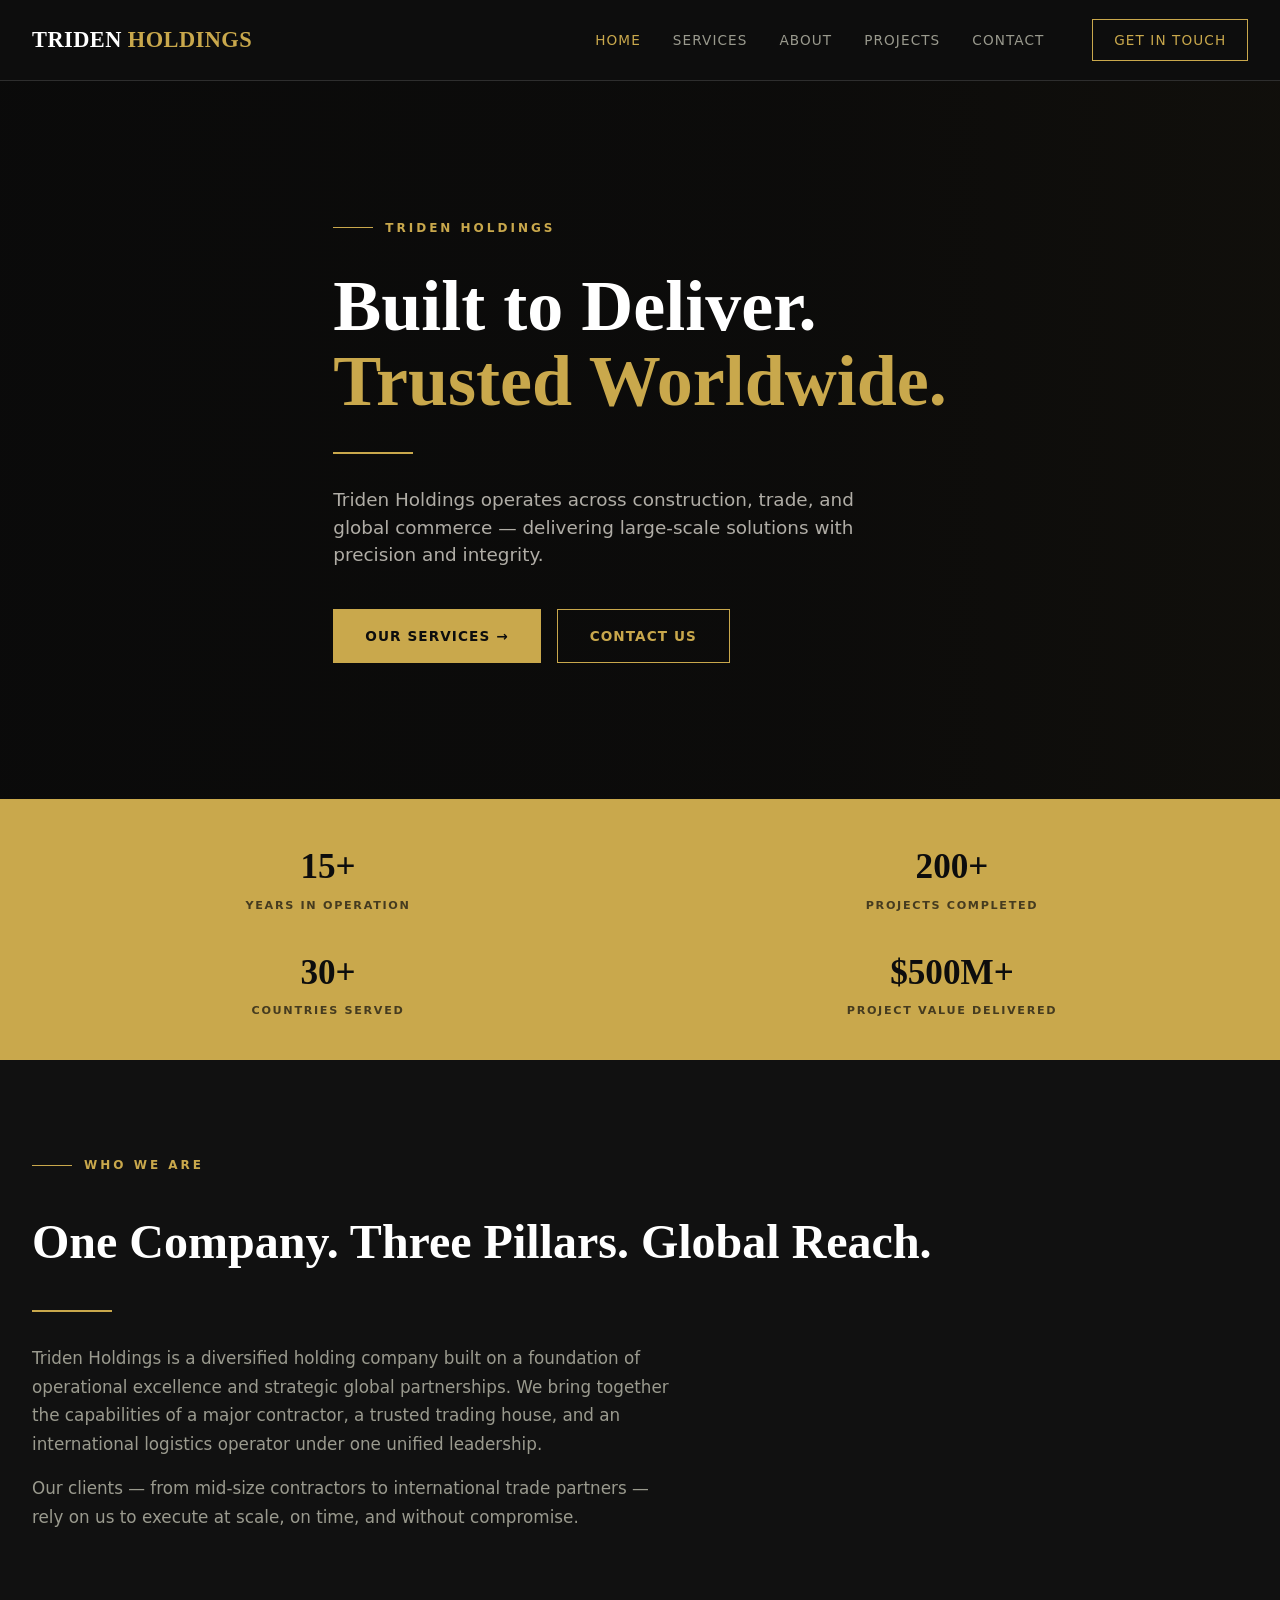
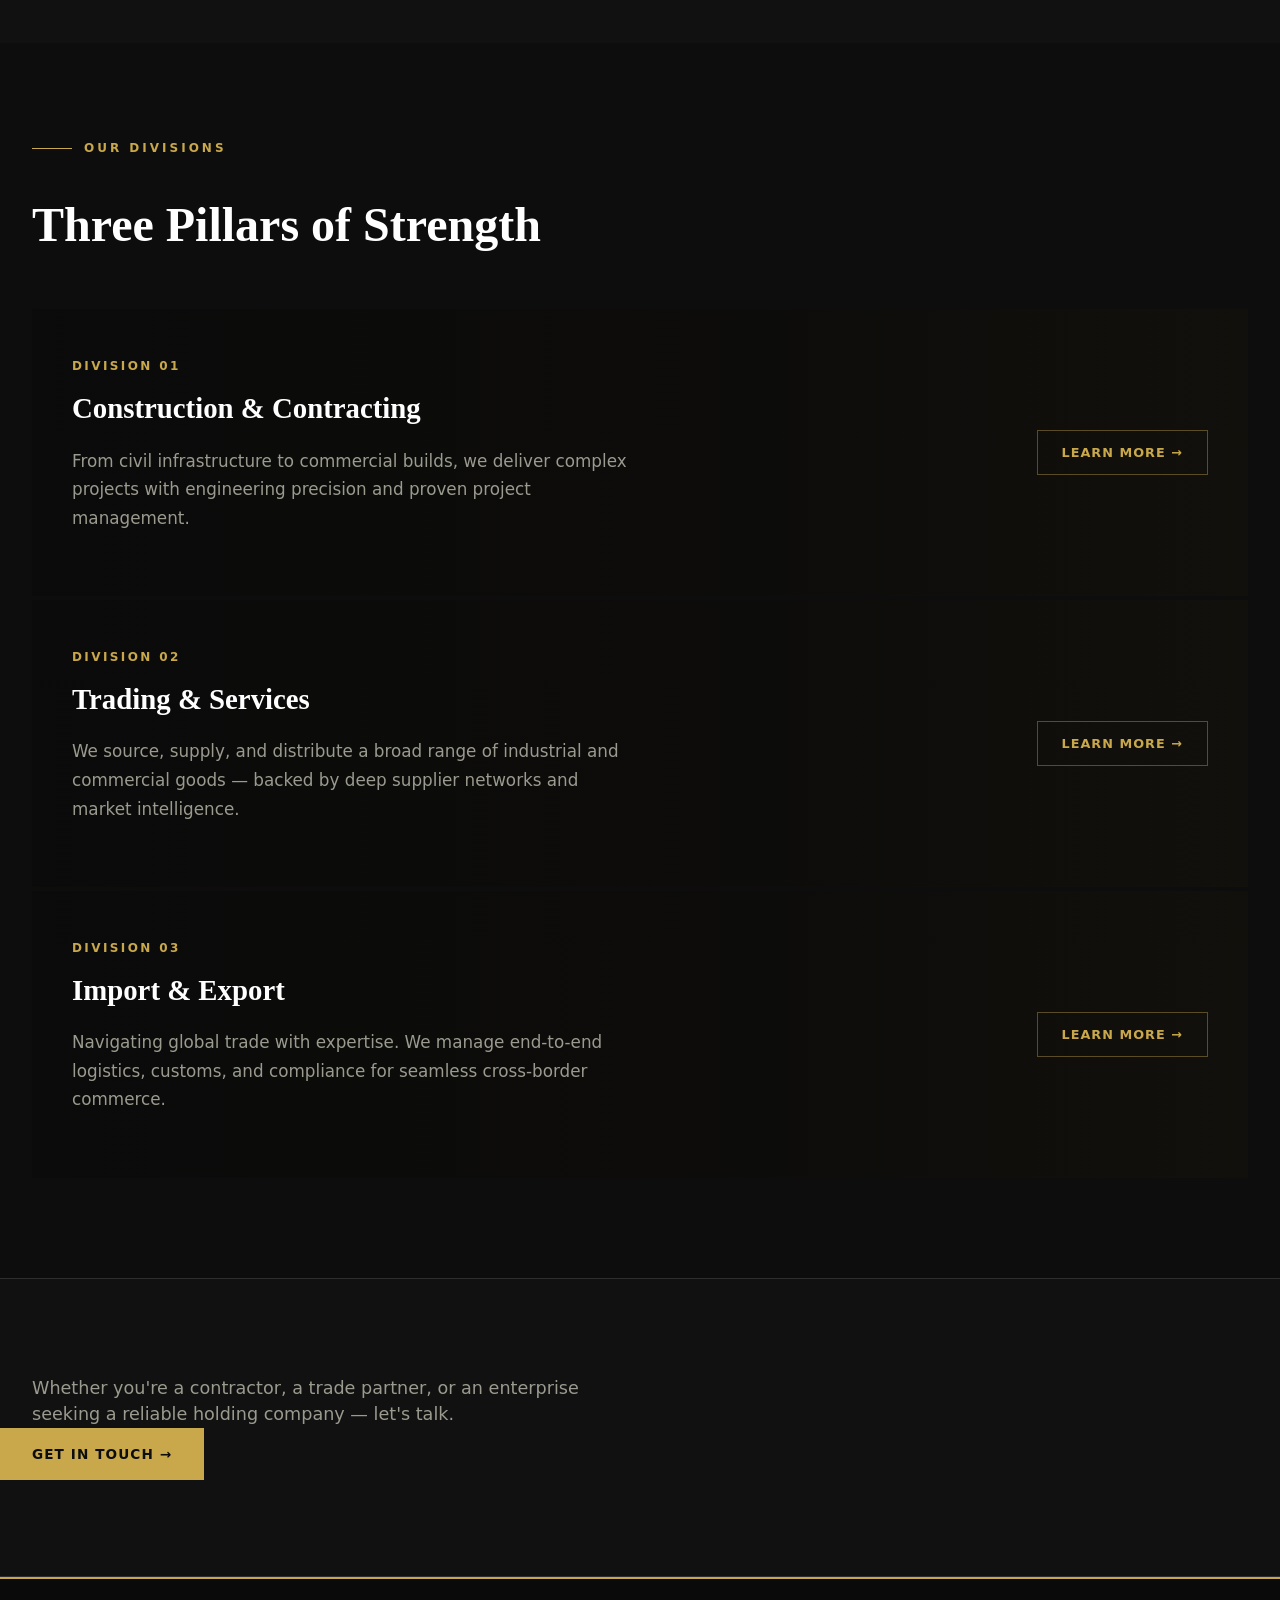
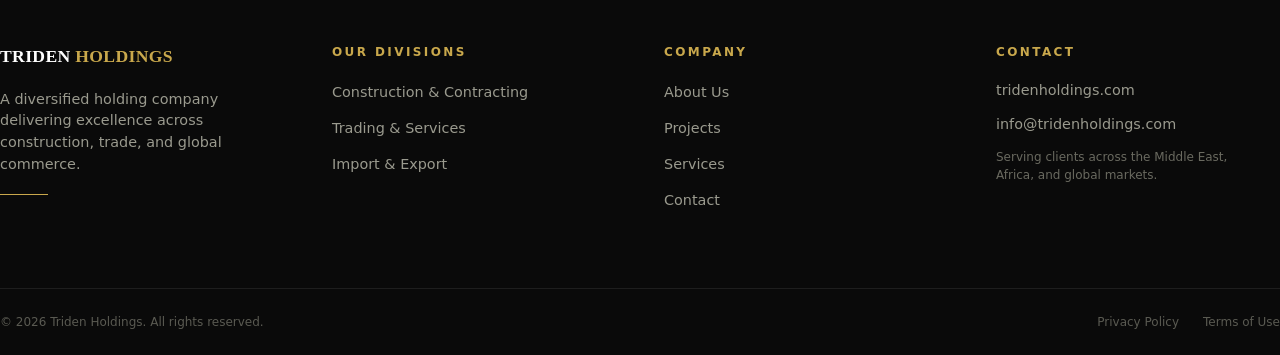
==== index.html @ 6682a11f "Add files via upload" ====
<!DOCTYPE html>
<html lang="en">
<head>
<meta charset="UTF-8">
<meta name="viewport" content="width=device-width, initial-scale=1.0">
<title>Triden Holdings — Built to Deliver. Trusted Worldwide.</title>
<link rel="stylesheet" href="styles.css">
</head>
<body>

<header>
  <div class="container header-inner">
    <a href="index.html" class="logo">TRIDEN <span>HOLDINGS</span></a>
    <nav class="main-nav">
      <a href="index.html" class="active">Home</a>
      <a href="services.html">Services</a>
      <a href="about.html">About</a>
      <a href="projects.html">Projects</a>
      <a href="contact.html">Contact</a>
      <a href="contact.html" class="nav-cta">Get in Touch</a>
    </nav>
    <button class="menu-toggle" aria-label="Toggle menu">☰</button>
  </div>
</header>

<main>
  <section class="hero" style="background-image: linear-gradient(to right, rgba(10,10,10,.97), rgba(10,10,10,.85) 60%, rgba(10,10,10,.5)), url('https://picsum.photos/seed/triden-hero/1920/1080');">
    <div class="container hero-inner reveal">
      <div class="eyebrow"><div class="line"></div><span>Triden Holdings</span></div>
      <h1 class="hero-title">Built to Deliver.</h1>
      <h1 class="hero-title accent">Trusted Worldwide.</h1>
      <div class="rule"></div>
      <p class="lead">Triden Holdings operates across construction, trade, and global commerce — delivering large-scale solutions with precision and integrity.</p>
      <div class="hero-actions">
        <a href="services.html" class="btn btn-primary">Our Services →</a>
        <a href="contact.html" class="btn btn-outline">Contact Us</a>
      </div>
    </div>
  </section>

  <section class="stats">
    <div class="container stats-grid reveal">
      <div><div class="stat-value">15+</div><div class="stat-label">Years in Operation</div></div>
      <div><div class="stat-value">200+</div><div class="stat-label">Projects Completed</div></div>
      <div><div class="stat-value">30+</div><div class="stat-label">Countries Served</div></div>
      <div><div class="stat-value">$500M+</div><div class="stat-label">Project Value Delivered</div></div>
    </div>
  </section>

  <section class="section bg-panel">
    <div class="container reveal">
      <div class="eyebrow"><div class="line"></div><span>Who We Are</span></div>
      <h2>One Company. Three Pillars. Global Reach.</h2>
      <div class="rule"></div>
      <p>Triden Holdings is a diversified holding company built on a foundation of operational excellence and strategic global partnerships. We bring together the capabilities of a major contractor, a trusted trading house, and an international logistics operator under one unified leadership.</p>
      <p>Our clients — from mid-size contractors to international trade partners — rely on us to execute at scale, on time, and without compromise.</p>
    </div>
  </section>

  <section class="section bg-dark">
    <div class="container">
      <div class="eyebrow"><div class="line"></div><span>Our Divisions</span></div>
      <h2 style="margin-bottom:3rem;">Three Pillars of Strength</h2>

      <div class="division reveal" style="background-image: linear-gradient(to right, rgba(10,10,10,.95), rgba(10,10,10,.8) 60%, rgba(10,10,10,.4)), url('https://picsum.photos/seed/triden-construction/900/400');">
        <div class="division-content">
          <div>
            <div class="division-tag">Division 01</div>
            <h3>Construction &amp; Contracting</h3>
            <p>From civil infrastructure to commercial builds, we deliver complex projects with engineering precision and proven project management.</p>
          </div>
          <a href="services.html" class="division-link">Learn More →</a>
        </div>
      </div>

      <div class="division reveal" style="background-image: linear-gradient(to right, rgba(10,10,10,.95), rgba(10,10,10,.8) 60%, rgba(10,10,10,.4)), url('https://picsum.photos/seed/triden-trading/900/400');">
        <div class="division-content">
          <div>
            <div class="division-tag">Division 02</div>
            <h3>Trading &amp; Services</h3>
            <p>We source, supply, and distribute a broad range of industrial and commercial goods — backed by deep supplier networks and market intelligence.</p>
          </div>
          <a href="services.html" class="division-link">Learn More →</a>
        </div>
      </div>

      <div class="division reveal" style="background-image: linear-gradient(to right, rgba(10,10,10,.95), rgba(10,10,10,.8) 60%, rgba(10,10,10,.4)), url('https://picsum.photos/seed/triden-importexport/900/400');">
        <div class="division-content">
          <div>
            <div class="division-tag">Division 03</div>
            <h3>Import &amp; Export</h3>
            <p>Navigating global trade with expertise. We manage end-to-end logistics, customs, and compliance for seamless cross-border commerce.</p>
          </div>
          <a href="services.html" class="division-link">Learn More →</a>
        </div>
      </div>
    </div>
  </section>

  <section class="cta-section">
    <div class="container cta-flex reveal">
        <p>Whether you're a contractor, a trade partner, or an enterprise seeking a reliable holding company — let's talk.</p>
      </div>
      <a href="contact.html" class="btn btn-primary">Get in Touch →</a>
    </div>
  </section>
</main>

<footer>
  <div class="footer-top"></div>
  <div class="container footer-grid">
    <div>
      <div class="logo" style="font-size:1.1rem; margin-bottom:1.2rem;">TRIDEN <span>HOLDINGS</span></div>
      <p class="footer-desc">A diversified holding company delivering excellence across construction, trade, and global commerce.</p>
      <div class="footer-rule"></div>
    </div>
    <div>
      <h4>Our Divisions</h4>
      <ul>
        <li><a href="services.html">Construction &amp; Contracting</a></li>
        <li><a href="services.html">Trading &amp; Services</a></li>
        <li><a href="services.html">Import &amp; Export</a></li>
      </ul>
    </div>
    <div>
      <h4>Company</h4>
      <ul>
        <li><a href="about.html">About Us</a></li>
        <li><a href="projects.html">Projects</a></li>
        <li><a href="services.html">Services</a></li>
        <li><a href="contact.html">Contact</a></li>
      </ul>
    </div>
    <div>
      <h4>Contact</h4>
      <ul>
        <li class="contact-item">tridenholdings.com</li>
        <li class="contact-item">info@tridenholdings.com</li>
        <li class="contact-item small">Serving clients across the Middle East,<br>Africa, and global markets.</li>
      </ul>
    </div>
  </div>
  <div class="container footer-bottom">
    <p>© 2026 Triden Holdings. All rights reserved.</p>
    <div class="footer-legal">
      <a href="privacy.html">Privacy Policy</a>
      <a href="terms.html">Terms of Use</a>
    </div>
  </div>
</footer>

<script src="script.js"></script>
</body>
</html>
---- styles.css ----
:root {
  --gold: #C9A84C;
  --gold-light: #E0BC60;
  --bg-black: #0D0D0D;
  --bg-dark: #0A0A0A;
  --bg-panel: #111111;
  --border: #2E2E2E;
  --text-muted: #9A9A8E;
  --text-soft: #B0ADA6;
  --text-faint: #6A6A60;
  --text-faintest: #5A5A52;
  --font-sans: 'Inter', system-ui, -apple-system, sans-serif;
  --font-heading: 'Playfair Display', Georgia, serif;
}

* { margin: 0; padding: 0; box-sizing: border-box; }

body {
  background: var(--bg-black);
  color: #fff;
  font-family: var(--font-sans);
  line-height: 1.5;
}

a { text-decoration: none; color: inherit; }
ul { list-style: none; }
img { max-width: 100%; display: block; }
.container { max-width: 1400px; margin: 0 auto; padding: 0 32px; }

/* Scroll reveal */
.reveal {
  opacity: 0;
  transform: translateY(28px);
  transition: opacity 0.7s ease, transform 0.7s ease;
}
.reveal.visible {
  opacity: 1;
  transform: translateY(0);
}
.reveal-stagger.visible > * {
  transition-delay: calc(var(--stagger-index, 0) * 0.08s);
}

/* Header */
header {
  position: sticky;
  top: 0;
  z-index: 50;
  background: var(--bg-black);
  border-bottom: 1px solid var(--border);
}
.header-inner {
  display: flex;
  height: 80px;
  align-items: center;
  justify-content: space-between;
}
.logo {
  font-family: var(--font-heading);
  font-size: 1.4rem;
  font-weight: 700;
  color: #fff;
  letter-spacing: 0.02em;
}
.logo span { color: var(--gold); }
nav.main-nav {
  display: flex;
  align-items: center;
  gap: 2rem;
}
nav.main-nav a {
  font-size: 0.85rem;
  font-weight: 500;
  letter-spacing: 0.08em;
  text-transform: uppercase;
  color: var(--text-muted);
  transition: color 0.2s;
}
nav.main-nav a:hover, nav.main-nav a.active { color: var(--gold); }
.nav-cta {
  margin-left: 1rem;
  padding: 0.6rem 1.3rem;
  border: 1px solid var(--gold);
  color: var(--gold) !important;
  font-weight: 600;
  font-size: 0.8rem;
}
.nav-cta:hover { background: var(--gold); color: var(--bg-black) !important; }
.menu-toggle { display: none; background: none; border: none; color: var(--text-muted); cursor: pointer; }

/* Hero */
.hero {
  position: relative;
  min-height: 80vh;
  display: flex;
  align-items: center;
  overflow: hidden;
  background-size: cover;
  background-position: center;
  background-color: #17140d;
}
.hero::after {
  content: "";
  position: absolute; bottom: 0; left: 0; right: 0; height: 2px; background: var(--gold);
}
.hero-inner { position: relative; padding: 6rem 0; max-width: 720px; }
.eyebrow { display: flex; align-items: center; gap: 0.75rem; margin-bottom: 2rem; }
.eyebrow .line { width: 40px; height: 1px; background: var(--gold); }
.eyebrow span { color: var(--gold); font-size: 0.75rem; font-weight: 600; letter-spacing: 0.25em; text-transform: uppercase; }
h1.hero-title {
  font-family: var(--font-heading);
  font-size: clamp(2.5rem, 6vw, 4.5rem);
  line-height: 1.05;
  font-weight: 700;
}
h1.hero-title.accent { color: var(--gold); margin-bottom: 2rem; }
.rule { width: 80px; height: 2px; background: var(--gold); margin: 2rem 0; }
.hero p.lead { color: var(--text-soft); font-size: 1.15rem; max-width: 540px; margin-bottom: 2.5rem; }
.hero-actions { display: flex; gap: 1rem; flex-wrap: wrap; }
.btn {
  display: inline-flex; align-items: center; gap: 0.5rem;
  padding: 1rem 2rem; font-size: 0.85rem; font-weight: 700;
  text-transform: uppercase; letter-spacing: 0.08em;
  transition: all 0.2s;
}
.btn-primary { background: var(--gold); color: var(--bg-black); }
.btn-primary:hover { background: var(--gold-light); }
.btn-outline { border: 1px solid var(--gold); color: var(--gold); }
.btn-outline:hover { background: rgba(201,168,76,0.1); }

/* Stats */
.stats { background: var(--gold); padding: 2.5rem 0; }
.stats-grid { display: grid; grid-template-columns: repeat(2, 1fr); gap: 2rem; text-align: center; }
.stat-value { font-family: var(--font-heading); font-size: 2.2rem; font-weight: 700; color: var(--bg-black); }
.stat-label { font-size: 0.7rem; font-weight: 600; letter-spacing: 0.15em; text-transform: uppercase; color: rgba(13,13,13,.7); margin-top: 0.25rem; }

/* About */
.section { padding: 6rem 0; }
.section.bg-panel { background: var(--bg-panel); }
.section.bg-dark { background: var(--bg-black); }
.section.bg-alt { background: var(--bg-panel); border-top: 1px solid var(--border); }
.section h2 { font-family: var(--font-heading); font-size: clamp(2rem, 4vw, 3rem); font-weight: 700; margin-bottom: 1.5rem; }
.section p { color: var(--text-muted); font-size: 1.05rem; line-height: 1.7; margin-bottom: 1rem; max-width: 640px; }

/* Divisions */
.division {
  position: relative; overflow: hidden;
  background-color: #17140d;
  background-size: cover;
  background-position: center;
  margin-bottom: 4px;
}
.division-content {
  position: relative; padding: 3rem 2.5rem;
  display: flex; flex-wrap: wrap; align-items: center; justify-content: space-between; gap: 1.5rem;
}
.division-tag { color: var(--gold); font-size: 0.75rem; font-weight: 600; letter-spacing: 0.2em; text-transform: uppercase; margin-bottom: 0.75rem; }
.division h3 { font-family: var(--font-heading); font-size: 1.8rem; margin-bottom: 1rem; }
.division p { color: var(--text-muted); max-width: 560px; }
.division-link {
  flex-shrink: 0; display: inline-flex; align-items: center; gap: 0.5rem;
  padding: 0.75rem 1.5rem; font-size: 0.8rem; font-weight: 600; letter-spacing: 0.08em; text-transform: uppercase;
  color: var(--gold); border: 1px solid rgba(201,168,76,0.4);
  transition: all 0.2s;
}
.division-link:hover { background: var(--gold); color: var(--bg-black); }

/* CTA */
.cta-section { background: var(--bg-panel); border-top: 1px solid var(--border); padding: 6rem 0; }
.cta-flex { display: flex; flex-wrap: wrap; align-items: center; justify-content: space-between; gap: 2.5rem; }
.cta-flex h2 { max-width: 600px; }
.cta-flex p { color: var(--text-muted); font-size: 1.1rem; max-width: 560px; }

/* Footer */
footer { background: var(--bg-dark); border-top: 1px solid var(--border); }
.footer-top { height: 2px; background: var(--gold); }
.footer-grid { display: grid; grid-template-columns: repeat(4, 1fr); gap: 3rem; padding: 4rem 0; }
.footer-grid h4 { font-size: 0.75rem; font-weight: 600; letter-spacing: 0.2em; text-transform: uppercase; color: var(--gold); margin-bottom: 1.2rem; }
.footer-grid ul li { margin-bottom: 0.75rem; }
.footer-grid ul a { font-size: 0.9rem; color: var(--text-muted); transition: color 0.2s; }
.footer-grid ul a:hover { color: var(--gold); }
.footer-desc { color: var(--text-muted); font-size: 0.9rem; margin-bottom: 1.2rem; }
.footer-rule { width: 48px; height: 1px; background: var(--gold); }
.footer-bottom {
  border-top: 1px solid #1E1E1E; padding: 1.5rem 0;
  display: flex; flex-wrap: wrap; align-items: center; justify-content: space-between; gap: 1rem;
}
.footer-bottom p { font-size: 0.75rem; color: var(--text-faintest); }
.footer-legal { display: flex; gap: 1.5rem; }
.footer-legal a { font-size: 0.75rem; color: var(--text-faintest); }
.footer-legal a:hover { color: var(--gold); }
.contact-item { font-size: 0.9rem; color: var(--text-muted); margin-bottom: 0.75rem; }
.contact-item.small { font-size: 0.75rem; color: var(--text-faint); }

/* Contact page form */
.contact-wrap { display: grid; grid-template-columns: 1fr 1fr; gap: 3rem; align-items: start; }
.form-group { margin-bottom: 1.4rem; }
.form-group label {
  display: block; font-size: 0.75rem; font-weight: 600; letter-spacing: 0.1em;
  text-transform: uppercase; color: var(--text-muted); margin-bottom: 0.5rem;
}
.form-group input, .form-group textarea, .form-group select {
  width: 100%; padding: 0.85rem 1rem; background: var(--bg-panel);
  border: 1px solid var(--border); color: #fff; font-family: var(--font-sans); font-size: 0.95rem;
}
.form-group input:focus, .form-group textarea:focus, .form-group select:focus { outline: none; border-color: var(--gold); }
.form-group textarea { resize: vertical; min-height: 140px; }
.form-status { margin-top: 1rem; font-size: 0.9rem; display: none; }
.form-status.success { color: #7fd88a; display: block; }
.form-status.error { color: #e07a7a; display: block; }
.submit-btn { border: none; cursor: pointer; font-family: var(--font-sans); }
.submit-btn:disabled { opacity: 0.6; cursor: not-allowed; }

/* Page header banner */
.page-header { background: var(--bg-black); padding: 5rem 0 3rem; border-bottom: 1px solid var(--border); }
.page-header h1 { font-family: var(--font-heading); font-size: clamp(2.2rem, 5vw, 3.5rem); margin-bottom: 1rem; }
.page-header p { color: var(--text-muted); font-size: 1.1rem; max-width: 640px; }

/* Services */
.service-block { display: flex; gap: 3rem; padding: 4rem 0; border-bottom: 1px solid var(--border); }
.service-block:last-of-type { border-bottom: none; }
.service-num { font-family: var(--font-heading); font-size: 3rem; color: var(--gold); opacity: 0.35; flex-shrink: 0; width: 70px; }
.service-tag { color: var(--gold); font-size: 0.75rem; font-weight: 600; letter-spacing: 0.15em; text-transform: uppercase; margin-bottom: 0.5rem; }
.service-block h3 { font-family: var(--font-heading); font-size: 1.9rem; margin-bottom: 0.5rem; }
.service-sub { color: var(--gold); font-size: 1rem; font-weight: 500; margin-bottom: 1rem; }
.service-block p.desc { color: var(--text-muted); margin-bottom: 1.5rem; max-width: 620px; }
.feature-list { display: grid; grid-template-columns: repeat(2, 1fr); gap: 0.6rem 2rem; margin-bottom: 2rem; }
.feature-list li { color: var(--text-soft); font-size: 0.9rem; padding-left: 1.2rem; position: relative; }
.feature-list li::before { content: "—"; position: absolute; left: 0; color: var(--gold); }

.advantage-grid { display: grid; grid-template-columns: repeat(2, 1fr); gap: 2.5rem; margin-top: 2rem; }
.advantage-card h4 { font-family: var(--font-heading); font-size: 1.2rem; color: var(--gold); margin-bottom: 0.6rem; }
.advantage-card p { color: var(--text-muted); font-size: 0.95rem; }

/* Projects */
.project-stats { background: var(--bg-panel); padding: 3rem 0; border-bottom: 1px solid var(--border); }
.filter-bar { display: flex; gap: 0.75rem; margin: 2.5rem 0; flex-wrap: wrap; }
.filter-btn {
  padding: 0.55rem 1.3rem; font-size: 0.8rem; font-weight: 600; text-transform: uppercase; letter-spacing: 0.05em;
  border: 1px solid var(--border); color: var(--text-muted); background: transparent; cursor: pointer; font-family: var(--font-sans);
  transition: all 0.2s;
}
.filter-btn:hover { border-color: var(--gold); color: var(--gold); }
.filter-btn.active { background: var(--gold); border-color: var(--gold); color: var(--bg-black); }
.project-grid { display: grid; grid-template-columns: repeat(2, 1fr); gap: 1.5rem; }
.project-card { background: var(--bg-panel); border: 1px solid var(--border); padding: 2rem; }
.project-status { display: inline-block; font-size: 0.7rem; font-weight: 700; text-transform: uppercase; letter-spacing: 0.1em; padding: 0.25rem 0.7rem; margin-bottom: 1rem; }
.project-status.completed { color: #7fd88a; border: 1px solid #7fd88a; }
.project-status.ongoing { color: var(--gold); border: 1px solid var(--gold); }
.project-tag { color: var(--gold); font-size: 0.75rem; font-weight: 600; letter-spacing: 0.1em; text-transform: uppercase; margin-bottom: 0.5rem; }
.project-year { color: var(--text-faint); font-size: 0.8rem; float: right; }
.project-card h3 { font-family: var(--font-heading); font-size: 1.4rem; margin-bottom: 0.3rem; }
.project-location { color: var(--text-faint); font-size: 0.85rem; margin-bottom: 1rem; }
.project-card p.desc { color: var(--text-muted); font-size: 0.9rem; margin-bottom: 1.2rem; }
.project-facts { display: flex; flex-wrap: wrap; gap: 0.5rem; margin-bottom: 1.2rem; }
.project-facts span { background: var(--bg-black); border: 1px solid var(--border); font-size: 0.75rem; color: var(--text-soft); padding: 0.3rem 0.7rem; }
.project-value { border-top: 1px solid var(--border); padding-top: 1rem; display: flex; justify-content: space-between; align-items: center; }
.project-value .label { font-size: 0.75rem; color: var(--text-faint); text-transform: uppercase; letter-spacing: 0.1em; }
.project-value .amount { font-family: var(--font-heading); font-size: 1.3rem; color: var(--gold); }

/* Contact page offices */
.offices-grid { display: grid; gap: 1.5rem; }
.office-card { background: var(--bg-panel); border: 1px solid var(--border); padding: 1.5rem; }
.office-card h4 { font-family: var(--font-heading); font-size: 1.15rem; }
.office-country { color: var(--text-faint); font-size: 0.85rem; margin-bottom: 0.3rem; }
.office-role { color: var(--gold); font-size: 0.75rem; text-transform: uppercase; letter-spacing: 0.1em; margin-bottom: 0.8rem; }
.office-card p { color: var(--text-muted); font-size: 0.85rem; margin-bottom: 0.3rem; }

@media (max-width: 860px) {
  .service-block { flex-direction: column; gap: 1rem; }
  .feature-list { grid-template-columns: 1fr; }
  .advantage-grid { grid-template-columns: 1fr; }
  .project-grid { grid-template-columns: 1fr; }
  nav.main-nav { display: none; }
  .menu-toggle { display: block; }
  .stats-grid { grid-template-columns: repeat(2, 1fr); }
  .footer-grid { grid-template-columns: 1fr 1fr; }
  .contact-wrap { grid-template-columns: 1fr; }
}
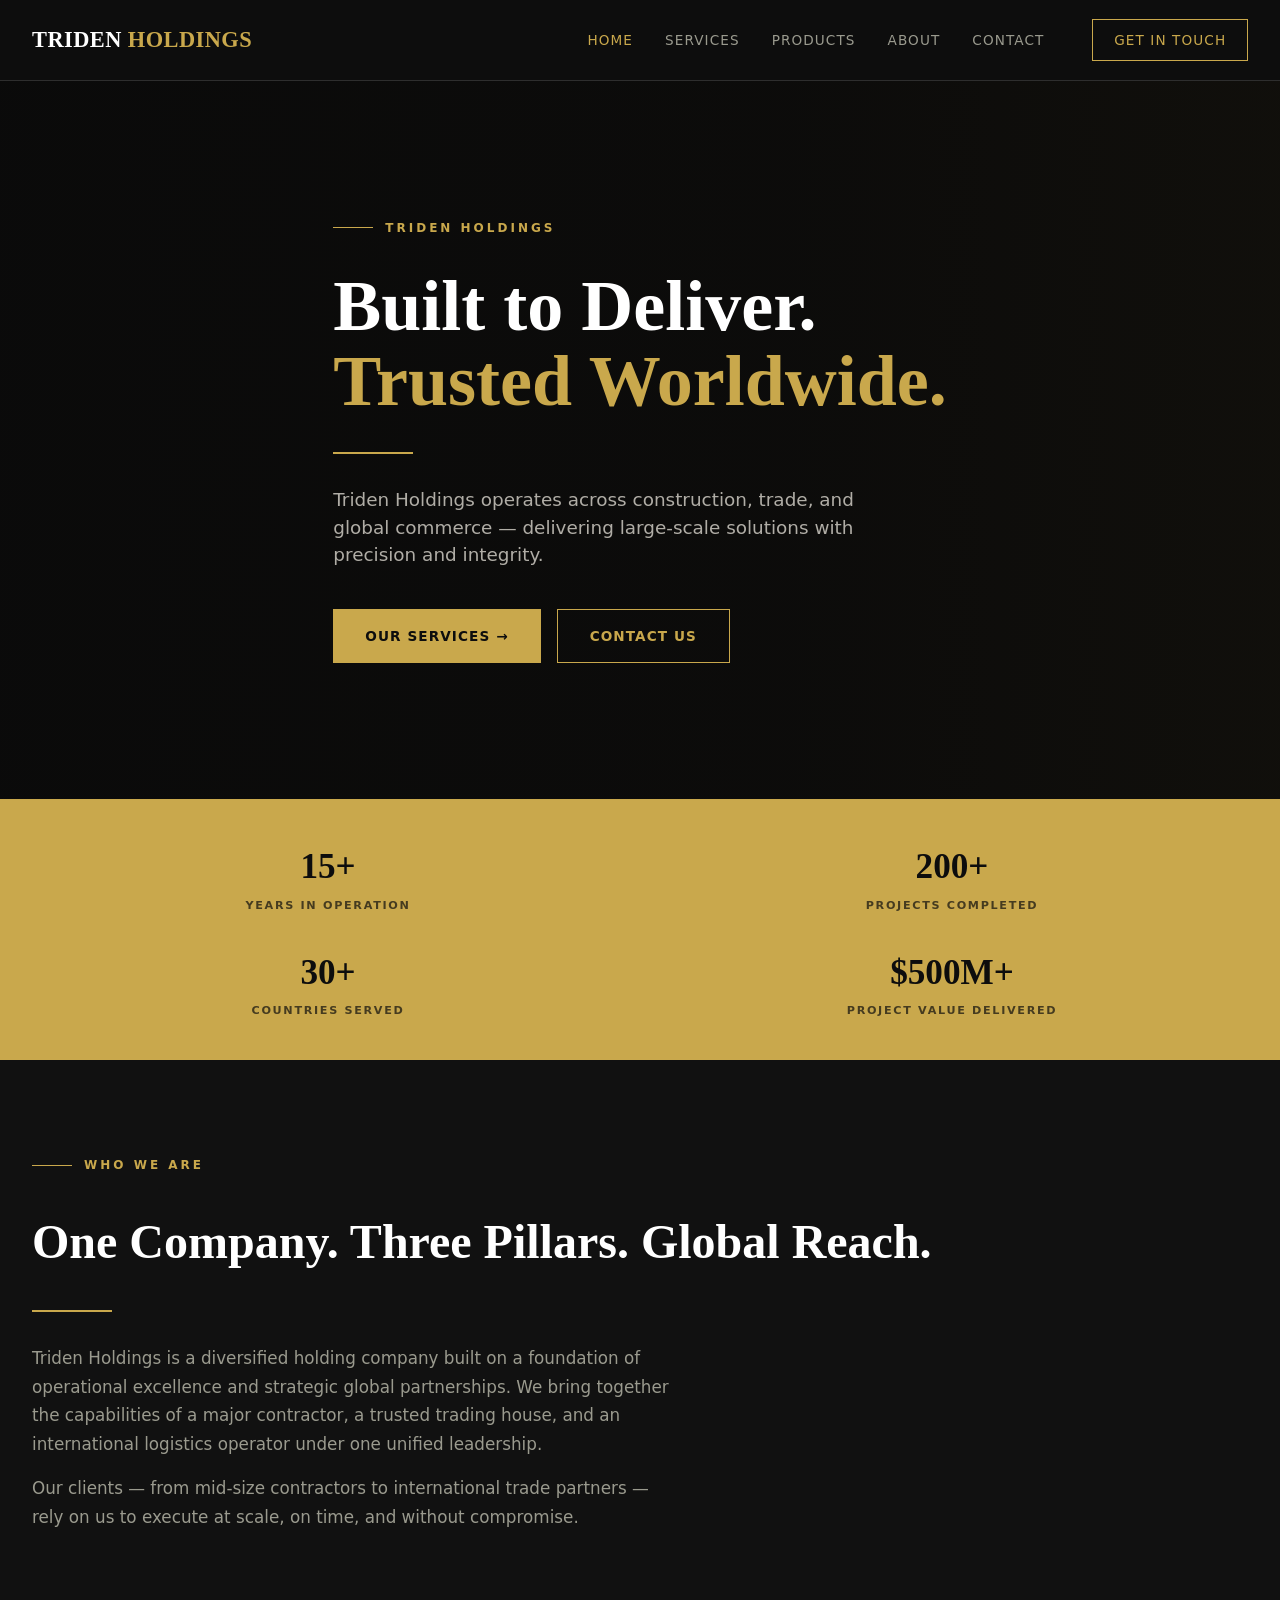
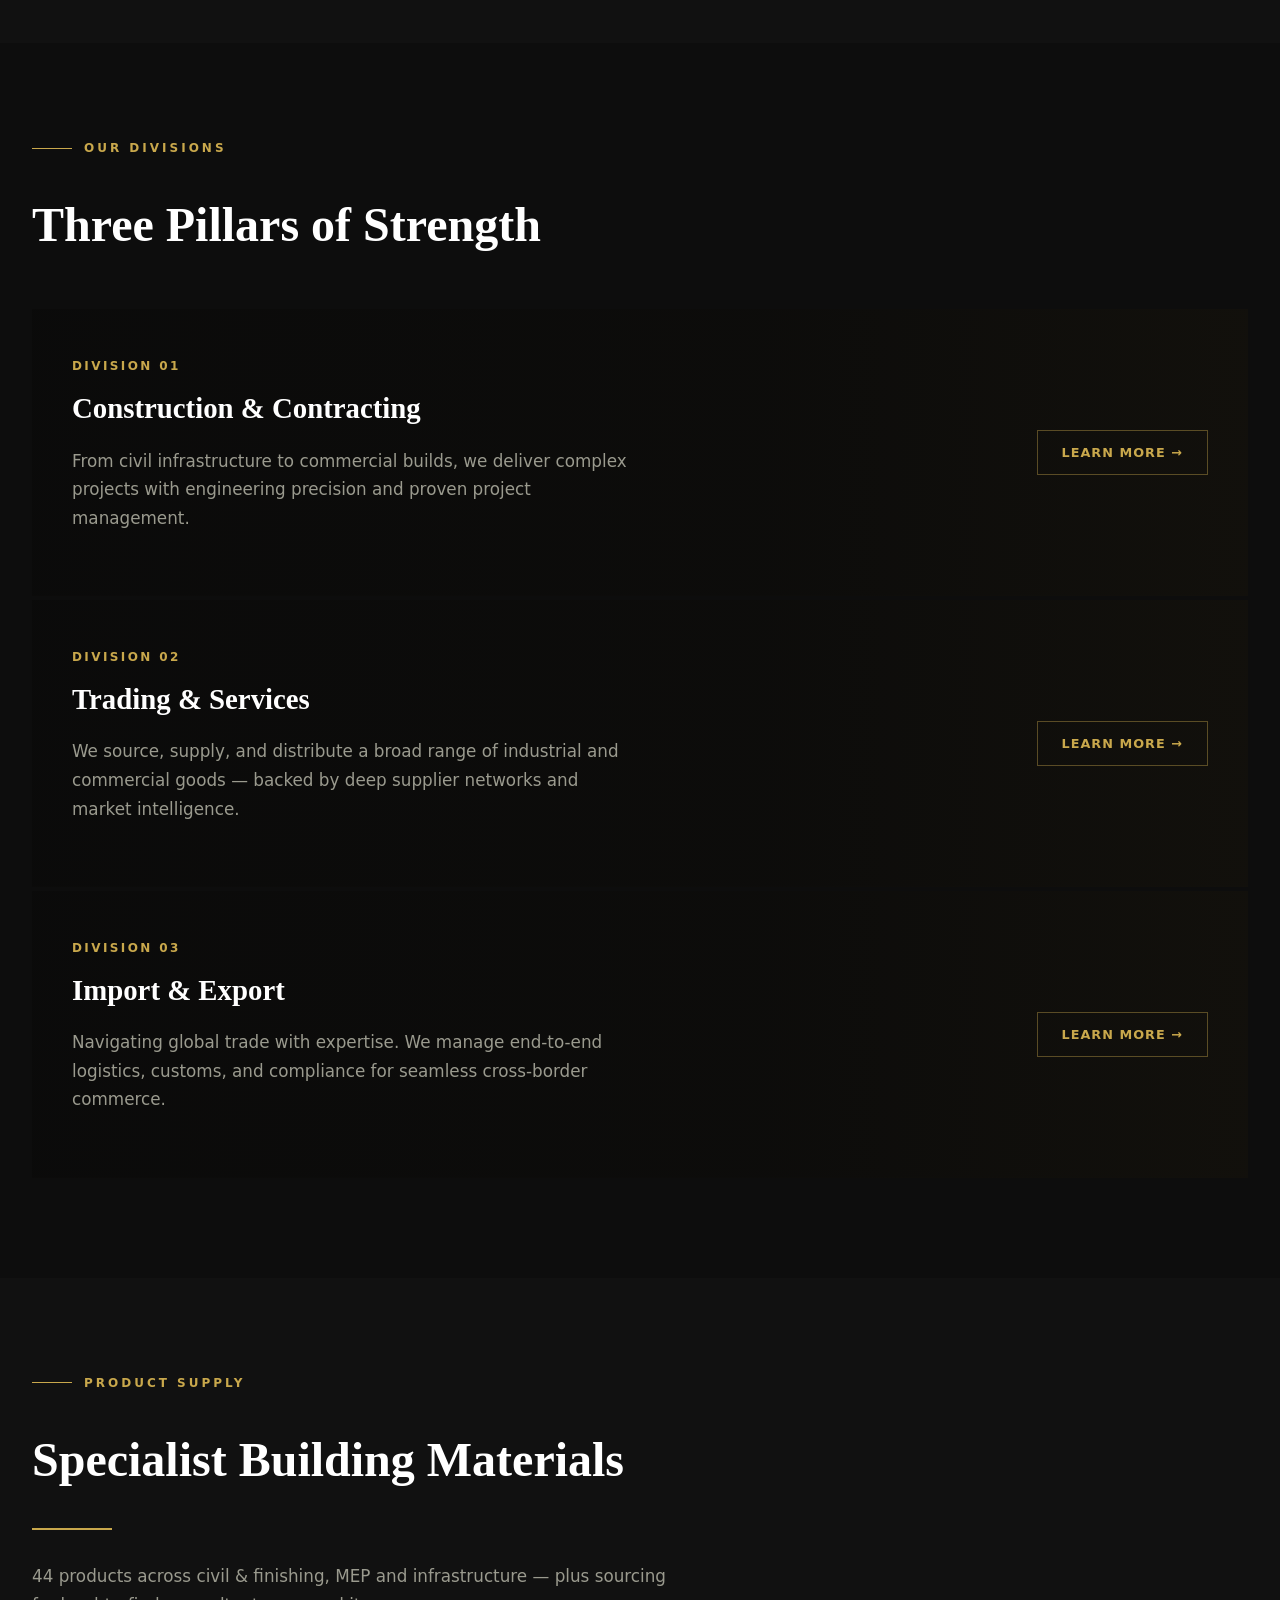
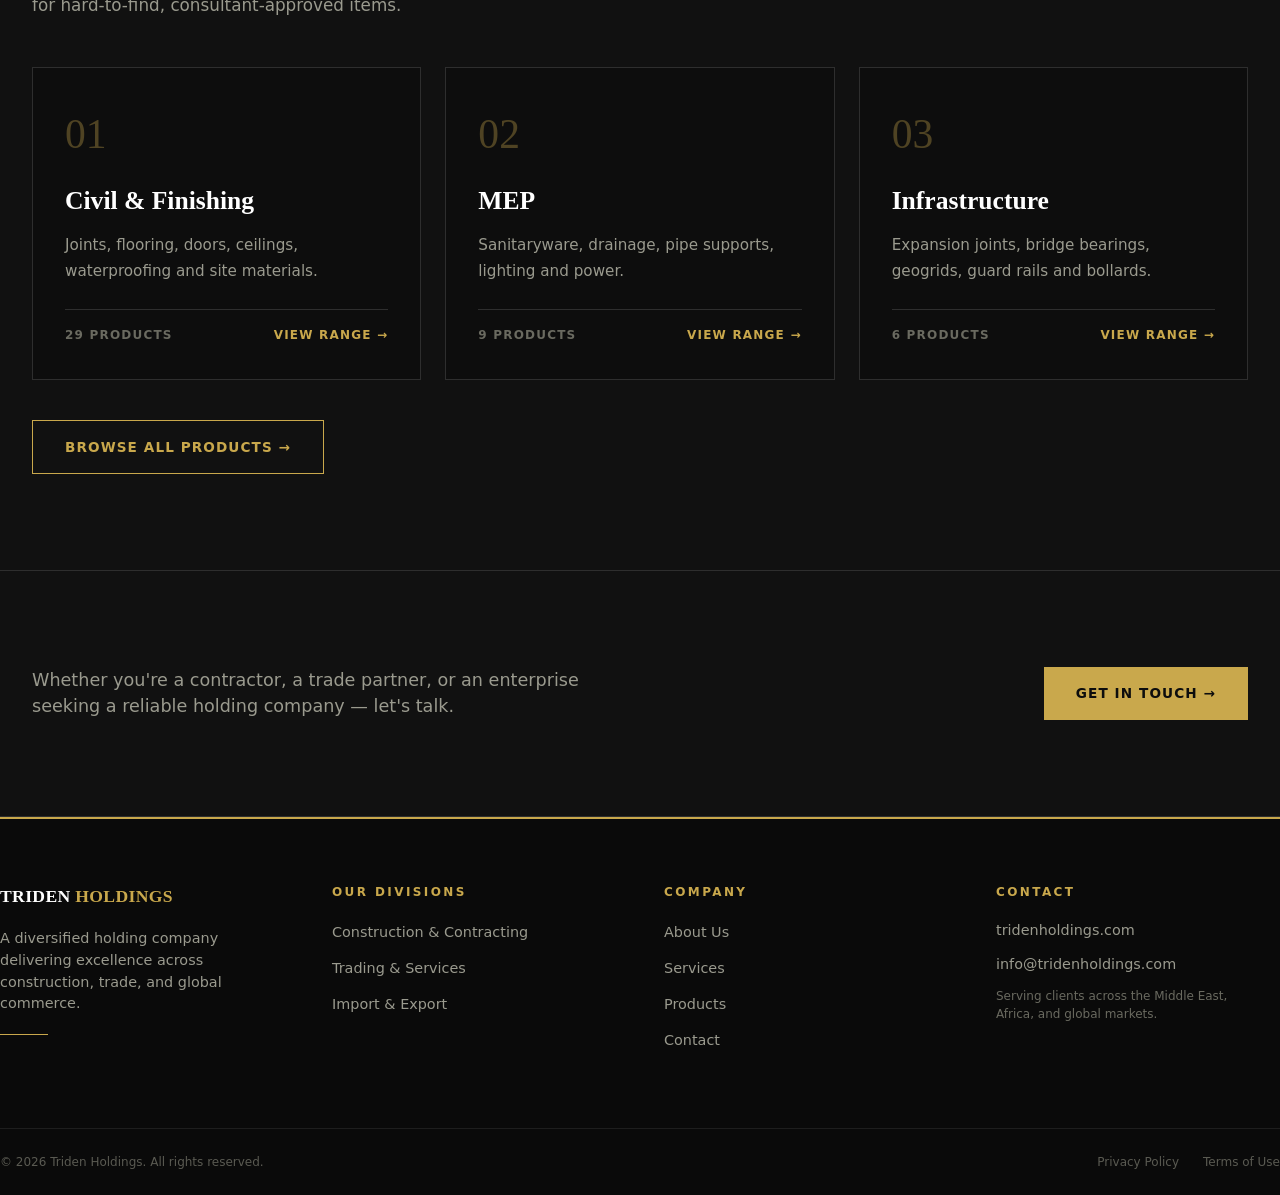
==== commit 974215f0: "Add files via upload" ====
--- a/index.html
+++ b/index.html
@@ -14,8 +14,8 @@
     <nav class="main-nav">
       <a href="index.html" class="active">Home</a>
       <a href="services.html">Services</a>
+      <a href="products.html">Products</a>
       <a href="about.html">About</a>
-      <a href="projects.html">Projects</a>
       <a href="contact.html">Contact</a>
       <a href="contact.html" class="nav-cta">Get in Touch</a>
     </nav>
@@ -97,10 +97,24 @@
     </div>
   </section>
 
+  <section class="section bg-panel">
+    <div class="container">
+      <div class="eyebrow"><div class="line"></div><span>Product Supply</span></div>
+      <h2>Specialist Building Materials</h2>
+      <div class="rule"></div>
+      <p style="margin-bottom:3rem;">44 products across civil &amp; finishing, MEP and infrastructure — plus sourcing for hard-to-find, consultant-approved items.</p>
+      <div class="sector-grid">
+        <a class="sector-card reveal" href="products-civil.html"><div class="sector-num">01</div><h3>Civil &amp; Finishing</h3><p>Joints, flooring, doors, ceilings, waterproofing and site materials.</p><div class="sector-foot"><span>29 products</span><span>View range →</span></div></a>
+        <a class="sector-card reveal" href="products-mep.html"><div class="sector-num">02</div><h3>MEP</h3><p>Sanitaryware, drainage, pipe supports, lighting and power.</p><div class="sector-foot"><span>9 products</span><span>View range →</span></div></a>
+        <a class="sector-card reveal" href="products-infrastructure.html"><div class="sector-num">03</div><h3>Infrastructure</h3><p>Expansion joints, bridge bearings, geogrids, guard rails and bollards.</p><div class="sector-foot"><span>6 products</span><span>View range →</span></div></a>
+      </div>
+      <div style="margin-top:2.5rem;"><a href="products.html" class="btn btn-outline">Browse All Products →</a></div>
+    </div>
+  </section>
+
   <section class="cta-section">
     <div class="container cta-flex reveal">
-        <p>Whether you're a contractor, a trade partner, or an enterprise seeking a reliable holding company — let's talk.</p>
-      </div>
+      <p>Whether you're a contractor, a trade partner, or an enterprise seeking a reliable holding company — let's talk.</p>
       <a href="contact.html" class="btn btn-primary">Get in Touch →</a>
     </div>
   </section>
@@ -126,8 +140,8 @@
       <h4>Company</h4>
       <ul>
         <li><a href="about.html">About Us</a></li>
-        <li><a href="projects.html">Projects</a></li>
         <li><a href="services.html">Services</a></li>
+        <li><a href="products.html">Products</a></li>
         <li><a href="contact.html">Contact</a></li>
       </ul>
     </div>
--- a/styles.css
+++ b/styles.css
@@ -232,8 +232,7 @@
 .advantage-card h4 { font-family: var(--font-heading); font-size: 1.2rem; color: var(--gold); margin-bottom: 0.6rem; }
 .advantage-card p { color: var(--text-muted); font-size: 0.95rem; }
 
-/* Projects */
-.project-stats { background: var(--bg-panel); padding: 3rem 0; border-bottom: 1px solid var(--border); }
+/* Filter buttons (products page) */
 .filter-bar { display: flex; gap: 0.75rem; margin: 2.5rem 0; flex-wrap: wrap; }
 .filter-btn {
   padding: 0.55rem 1.3rem; font-size: 0.8rem; font-weight: 600; text-transform: uppercase; letter-spacing: 0.05em;
@@ -242,21 +241,6 @@
 }
 .filter-btn:hover { border-color: var(--gold); color: var(--gold); }
 .filter-btn.active { background: var(--gold); border-color: var(--gold); color: var(--bg-black); }
-.project-grid { display: grid; grid-template-columns: repeat(2, 1fr); gap: 1.5rem; }
-.project-card { background: var(--bg-panel); border: 1px solid var(--border); padding: 2rem; }
-.project-status { display: inline-block; font-size: 0.7rem; font-weight: 700; text-transform: uppercase; letter-spacing: 0.1em; padding: 0.25rem 0.7rem; margin-bottom: 1rem; }
-.project-status.completed { color: #7fd88a; border: 1px solid #7fd88a; }
-.project-status.ongoing { color: var(--gold); border: 1px solid var(--gold); }
-.project-tag { color: var(--gold); font-size: 0.75rem; font-weight: 600; letter-spacing: 0.1em; text-transform: uppercase; margin-bottom: 0.5rem; }
-.project-year { color: var(--text-faint); font-size: 0.8rem; float: right; }
-.project-card h3 { font-family: var(--font-heading); font-size: 1.4rem; margin-bottom: 0.3rem; }
-.project-location { color: var(--text-faint); font-size: 0.85rem; margin-bottom: 1rem; }
-.project-card p.desc { color: var(--text-muted); font-size: 0.9rem; margin-bottom: 1.2rem; }
-.project-facts { display: flex; flex-wrap: wrap; gap: 0.5rem; margin-bottom: 1.2rem; }
-.project-facts span { background: var(--bg-black); border: 1px solid var(--border); font-size: 0.75rem; color: var(--text-soft); padding: 0.3rem 0.7rem; }
-.project-value { border-top: 1px solid var(--border); padding-top: 1rem; display: flex; justify-content: space-between; align-items: center; }
-.project-value .label { font-size: 0.75rem; color: var(--text-faint); text-transform: uppercase; letter-spacing: 0.1em; }
-.project-value .amount { font-family: var(--font-heading); font-size: 1.3rem; color: var(--gold); }
 
 /* Contact page offices */
 .offices-grid { display: grid; gap: 1.5rem; }
@@ -270,10 +254,63 @@
   .service-block { flex-direction: column; gap: 1rem; }
   .feature-list { grid-template-columns: 1fr; }
   .advantage-grid { grid-template-columns: 1fr; }
-  .project-grid { grid-template-columns: 1fr; }
   nav.main-nav { display: none; }
   .menu-toggle { display: block; }
   .stats-grid { grid-template-columns: repeat(2, 1fr); }
   .footer-grid { grid-template-columns: 1fr 1fr; }
   .contact-wrap { grid-template-columns: 1fr; }
 }
+
+/* ---------- Products ---------- */
+.back-link { display: inline-block; color: var(--text-muted); font-size: 0.8rem; letter-spacing: 0.08em; text-transform: uppercase; margin-bottom: 1.5rem; transition: color 0.2s; }
+.back-link:hover { color: var(--gold); }
+
+.sector-grid { display: grid; grid-template-columns: repeat(3, 1fr); gap: 1.5rem; }
+.sector-card { display: flex; flex-direction: column; background: var(--bg-panel); border: 1px solid var(--border); padding: 2.2rem 2rem; transition: border-color 0.2s, transform 0.2s; }
+.section.bg-panel .sector-card { background: var(--bg-black); }
+.sector-card:hover { border-color: var(--gold); transform: translateY(-3px); }
+.sector-num { font-family: var(--font-heading); font-size: 2.6rem; color: var(--gold); opacity: 0.35; margin-bottom: 1rem; }
+.sector-card h3 { font-family: var(--font-heading); font-size: 1.6rem; margin-bottom: 0.8rem; }
+.sector-card p { color: var(--text-muted); font-size: 0.95rem; flex-grow: 1; margin-bottom: 1.5rem; }
+.sector-foot { display: flex; justify-content: space-between; border-top: 1px solid var(--border); padding-top: 1rem; font-size: 0.75rem; font-weight: 600; letter-spacing: 0.1em; text-transform: uppercase; }
+.sector-foot span:first-child { color: var(--text-faint); }
+.sector-foot span:last-child { color: var(--gold); }
+
+.product-tools { display: flex; flex-wrap: wrap; align-items: center; gap: 1.2rem; margin-bottom: 1.2rem; }
+.product-tools input { flex: 1 1 320px; max-width: 520px; padding: 0.9rem 1rem; background: var(--bg-black); border: 1px solid var(--border); color: #fff; font-family: var(--font-sans); font-size: 0.95rem; }
+.product-tools input:focus { outline: none; border-color: var(--gold); }
+.result-count { color: var(--text-faint); font-size: 0.8rem; letter-spacing: 0.1em; text-transform: uppercase; }
+.no-results { color: var(--text-muted); grid-column: 1 / -1; }
+.no-results a { color: var(--gold); text-decoration: underline; }
+
+.product-grid { display: grid; grid-template-columns: repeat(3, 1fr); gap: 1.5rem; }
+.product-card { background: var(--bg-panel); border: 1px solid var(--border); display: flex; flex-direction: column; transition: border-color 0.2s; }
+.section.bg-panel .product-card { background: var(--bg-black); }
+.product-card:hover { border-color: var(--gold); }
+.product-img { position: relative; aspect-ratio: 4 / 3; background: linear-gradient(135deg, #1a1710, #0f0e0a); border-bottom: 1px solid var(--border); overflow: hidden; }
+.product-img img { width: 100%; height: 100%; object-fit: cover; }
+.product-placeholder { display: flex; align-items: center; justify-content: center; width: 100%; height: 100%; color: var(--gold); opacity: 0.45; }
+.product-num { position: absolute; top: 0.8rem; left: 0.8rem; background: var(--gold); color: var(--bg-black); font-size: 0.7rem; font-weight: 700; padding: 0.2rem 0.55rem; letter-spacing: 0.05em; }
+.product-body { padding: 1.2rem 1.4rem 1.4rem; display: flex; flex-direction: column; flex-grow: 1; }
+.product-sector { color: var(--gold); font-size: 0.68rem; font-weight: 600; letter-spacing: 0.15em; text-transform: uppercase; margin-bottom: 0.4rem; }
+.product-body h4 { font-family: var(--font-heading); font-size: 1.15rem; line-height: 1.3; margin-bottom: 1rem; flex-grow: 1; }
+.product-enquire { color: var(--gold); font-size: 0.75rem; font-weight: 600; letter-spacing: 0.1em; text-transform: uppercase; }
+.product-enquire:hover { color: var(--gold-light); }
+
+.product-group { margin-bottom: 4.5rem; scroll-margin-top: 100px; }
+.product-group:last-child { margin-bottom: 0; }
+.group-head { display: flex; align-items: baseline; justify-content: space-between; gap: 1rem; border-bottom: 1px solid var(--border); padding-bottom: 1rem; margin-bottom: 1.8rem; }
+.group-head h3 { font-family: var(--font-heading); font-size: 1.7rem; }
+.group-head span { color: var(--text-faint); font-size: 0.75rem; letter-spacing: 0.1em; text-transform: uppercase; }
+.group-jump { display: flex; flex-wrap: wrap; gap: 0.6rem; margin-top: 2rem; }
+.group-jump a { padding: 0.45rem 1rem; font-size: 0.75rem; font-weight: 600; letter-spacing: 0.05em; text-transform: uppercase; border: 1px solid var(--border); color: var(--text-muted); transition: all 0.2s; }
+.group-jump a:hover { border-color: var(--gold); color: var(--gold); }
+
+@media (max-width: 860px) {
+  .sector-grid { grid-template-columns: 1fr; }
+  .product-grid { grid-template-columns: repeat(2, 1fr); }
+}
+@media (max-width: 520px) {
+  .product-grid { grid-template-columns: 1fr; }
+  .group-head { flex-direction: column; gap: 0.3rem; }
+}
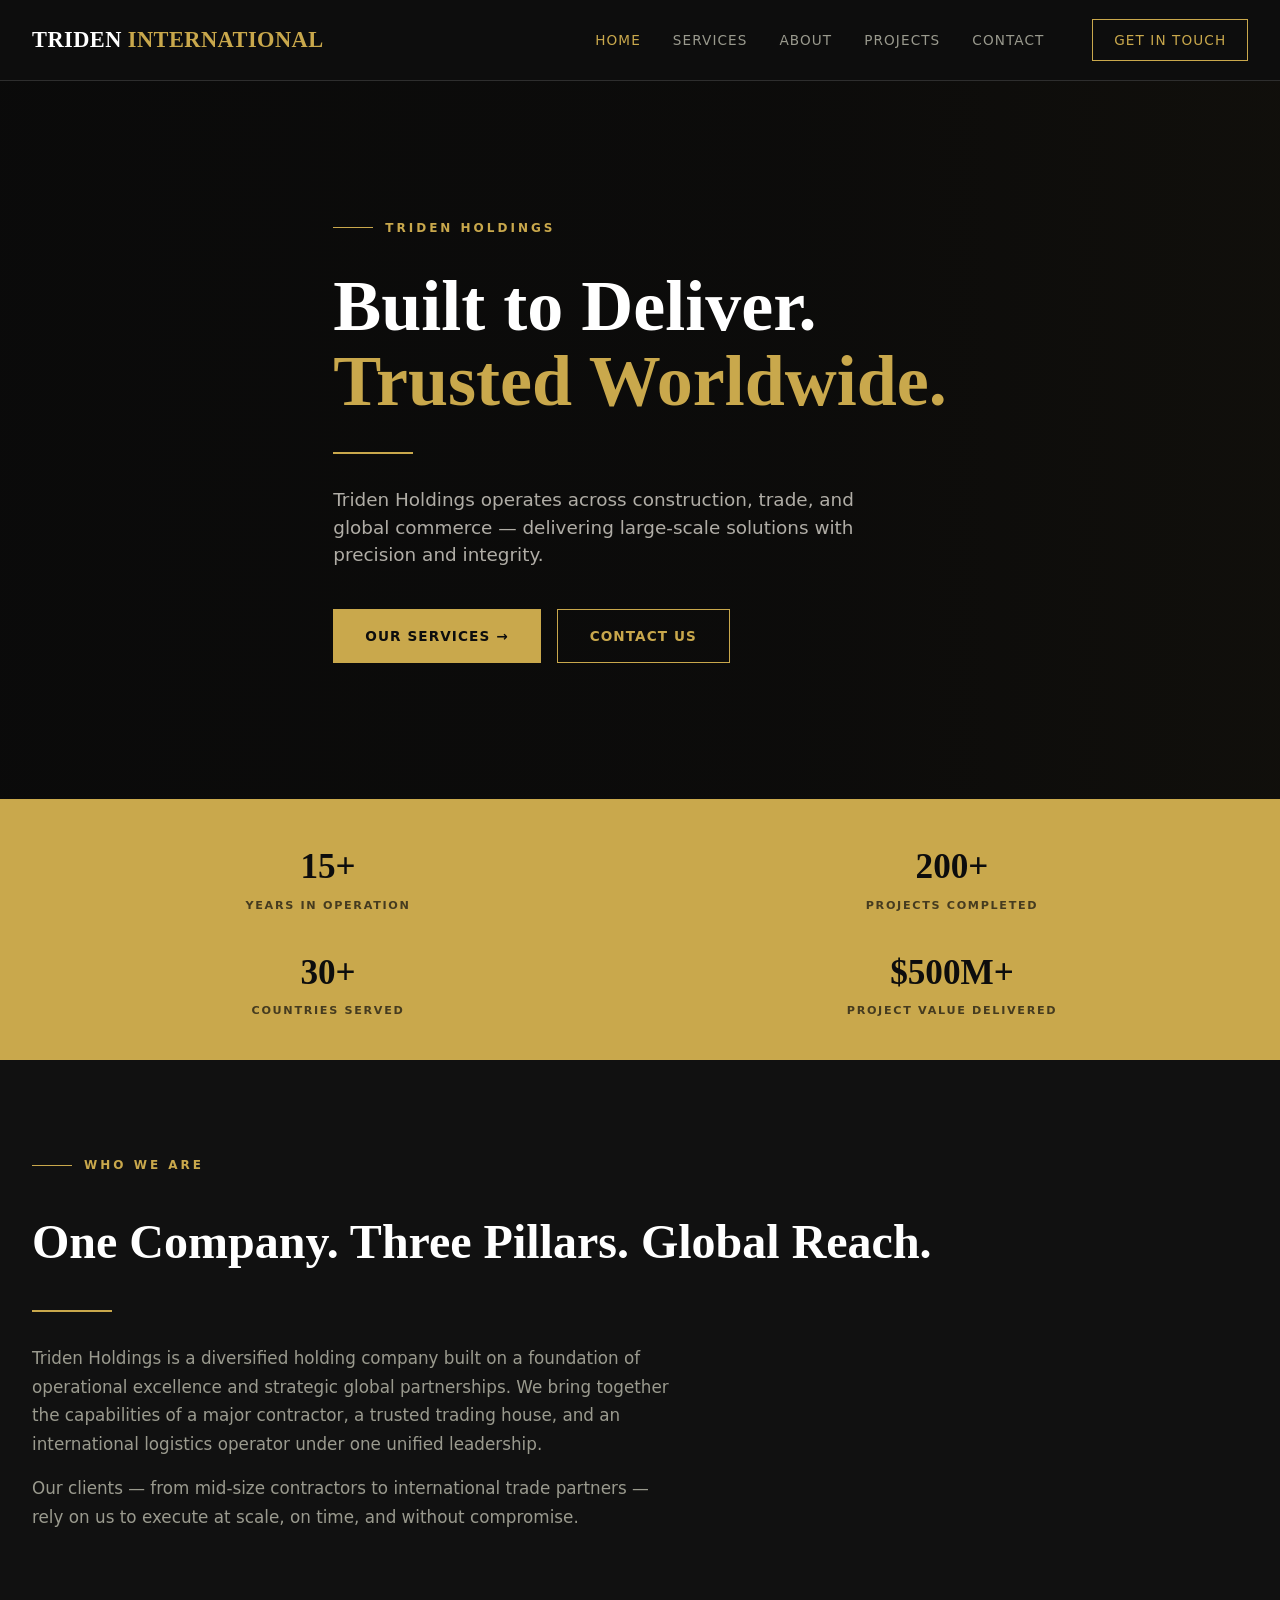
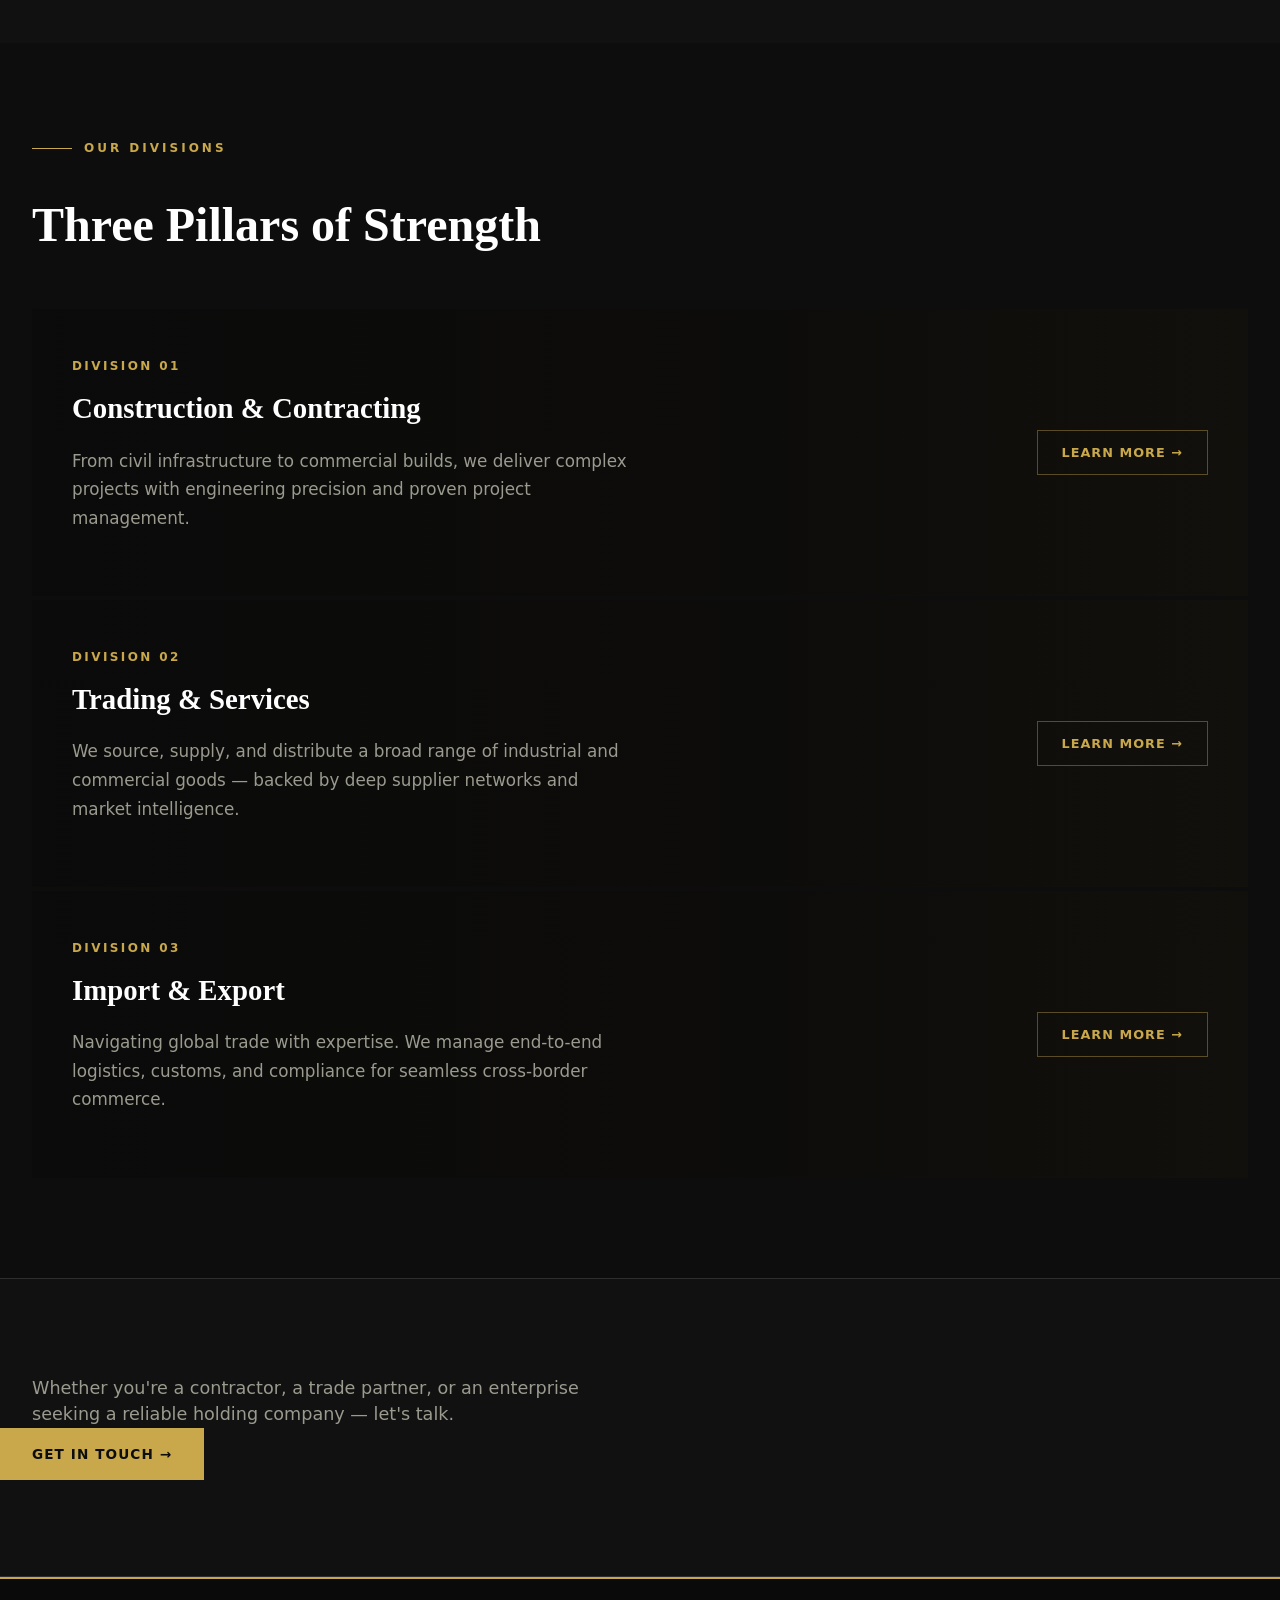
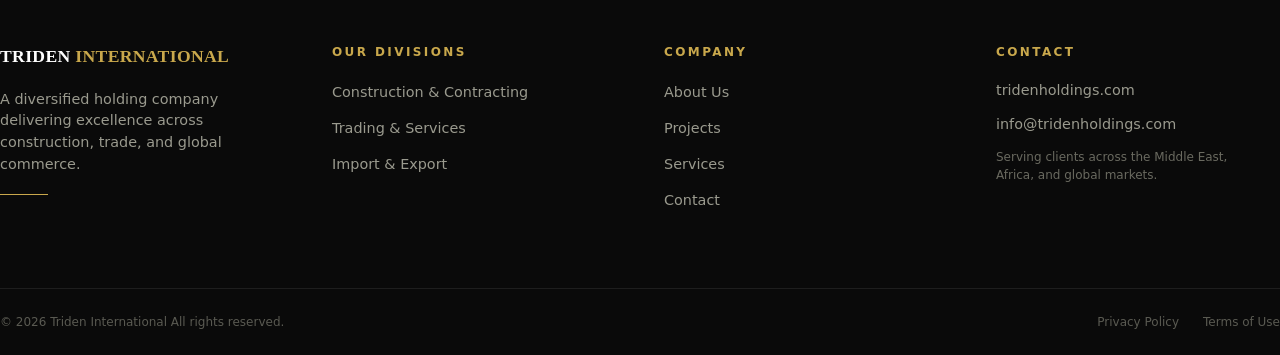
==== commit 1f7f0d5f: "Update index.html" ====
--- a/index.html
+++ b/index.html
@@ -3,19 +3,19 @@
 <head>
 <meta charset="UTF-8">
 <meta name="viewport" content="width=device-width, initial-scale=1.0">
-<title>Triden Holdings — Built to Deliver. Trusted Worldwide.</title>
+<title>Triden International — Built to Deliver. Trusted Worldwide.</title>
 <link rel="stylesheet" href="styles.css">
 </head>
 <body>
 
 <header>
   <div class="container header-inner">
-    <a href="index.html" class="logo">TRIDEN <span>HOLDINGS</span></a>
+    <a href="index.html" class="logo">TRIDEN <span>INTERNATIONAL</span></a>
     <nav class="main-nav">
       <a href="index.html" class="active">Home</a>
       <a href="services.html">Services</a>
-      <a href="products.html">Products</a>
       <a href="about.html">About</a>
+      <a href="projects.html">Projects</a>
       <a href="contact.html">Contact</a>
       <a href="contact.html" class="nav-cta">Get in Touch</a>
     </nav>
@@ -97,24 +97,10 @@
     </div>
   </section>
 
-  <section class="section bg-panel">
-    <div class="container">
-      <div class="eyebrow"><div class="line"></div><span>Product Supply</span></div>
-      <h2>Specialist Building Materials</h2>
-      <div class="rule"></div>
-      <p style="margin-bottom:3rem;">44 products across civil &amp; finishing, MEP and infrastructure — plus sourcing for hard-to-find, consultant-approved items.</p>
-      <div class="sector-grid">
-        <a class="sector-card reveal" href="products-civil.html"><div class="sector-num">01</div><h3>Civil &amp; Finishing</h3><p>Joints, flooring, doors, ceilings, waterproofing and site materials.</p><div class="sector-foot"><span>29 products</span><span>View range →</span></div></a>
-        <a class="sector-card reveal" href="products-mep.html"><div class="sector-num">02</div><h3>MEP</h3><p>Sanitaryware, drainage, pipe supports, lighting and power.</p><div class="sector-foot"><span>9 products</span><span>View range →</span></div></a>
-        <a class="sector-card reveal" href="products-infrastructure.html"><div class="sector-num">03</div><h3>Infrastructure</h3><p>Expansion joints, bridge bearings, geogrids, guard rails and bollards.</p><div class="sector-foot"><span>6 products</span><span>View range →</span></div></a>
-      </div>
-      <div style="margin-top:2.5rem;"><a href="products.html" class="btn btn-outline">Browse All Products →</a></div>
-    </div>
-  </section>
-
   <section class="cta-section">
     <div class="container cta-flex reveal">
-      <p>Whether you're a contractor, a trade partner, or an enterprise seeking a reliable holding company — let's talk.</p>
+        <p>Whether you're a contractor, a trade partner, or an enterprise seeking a reliable holding company — let's talk.</p>
+      </div>
       <a href="contact.html" class="btn btn-primary">Get in Touch →</a>
     </div>
   </section>
@@ -124,7 +110,7 @@
   <div class="footer-top"></div>
   <div class="container footer-grid">
     <div>
-      <div class="logo" style="font-size:1.1rem; margin-bottom:1.2rem;">TRIDEN <span>HOLDINGS</span></div>
+      <div class="logo" style="font-size:1.1rem; margin-bottom:1.2rem;">TRIDEN <span>INTERNATIONAL</span></div>
       <p class="footer-desc">A diversified holding company delivering excellence across construction, trade, and global commerce.</p>
       <div class="footer-rule"></div>
     </div>
@@ -140,8 +126,8 @@
       <h4>Company</h4>
       <ul>
         <li><a href="about.html">About Us</a></li>
+        <li><a href="projects.html">Projects</a></li>
         <li><a href="services.html">Services</a></li>
-        <li><a href="products.html">Products</a></li>
         <li><a href="contact.html">Contact</a></li>
       </ul>
     </div>
@@ -155,7 +141,7 @@
     </div>
   </div>
   <div class="container footer-bottom">
-    <p>© 2026 Triden Holdings. All rights reserved.</p>
+    <p>© 2026 Triden International All rights reserved.</p>
     <div class="footer-legal">
       <a href="privacy.html">Privacy Policy</a>
       <a href="terms.html">Terms of Use</a>
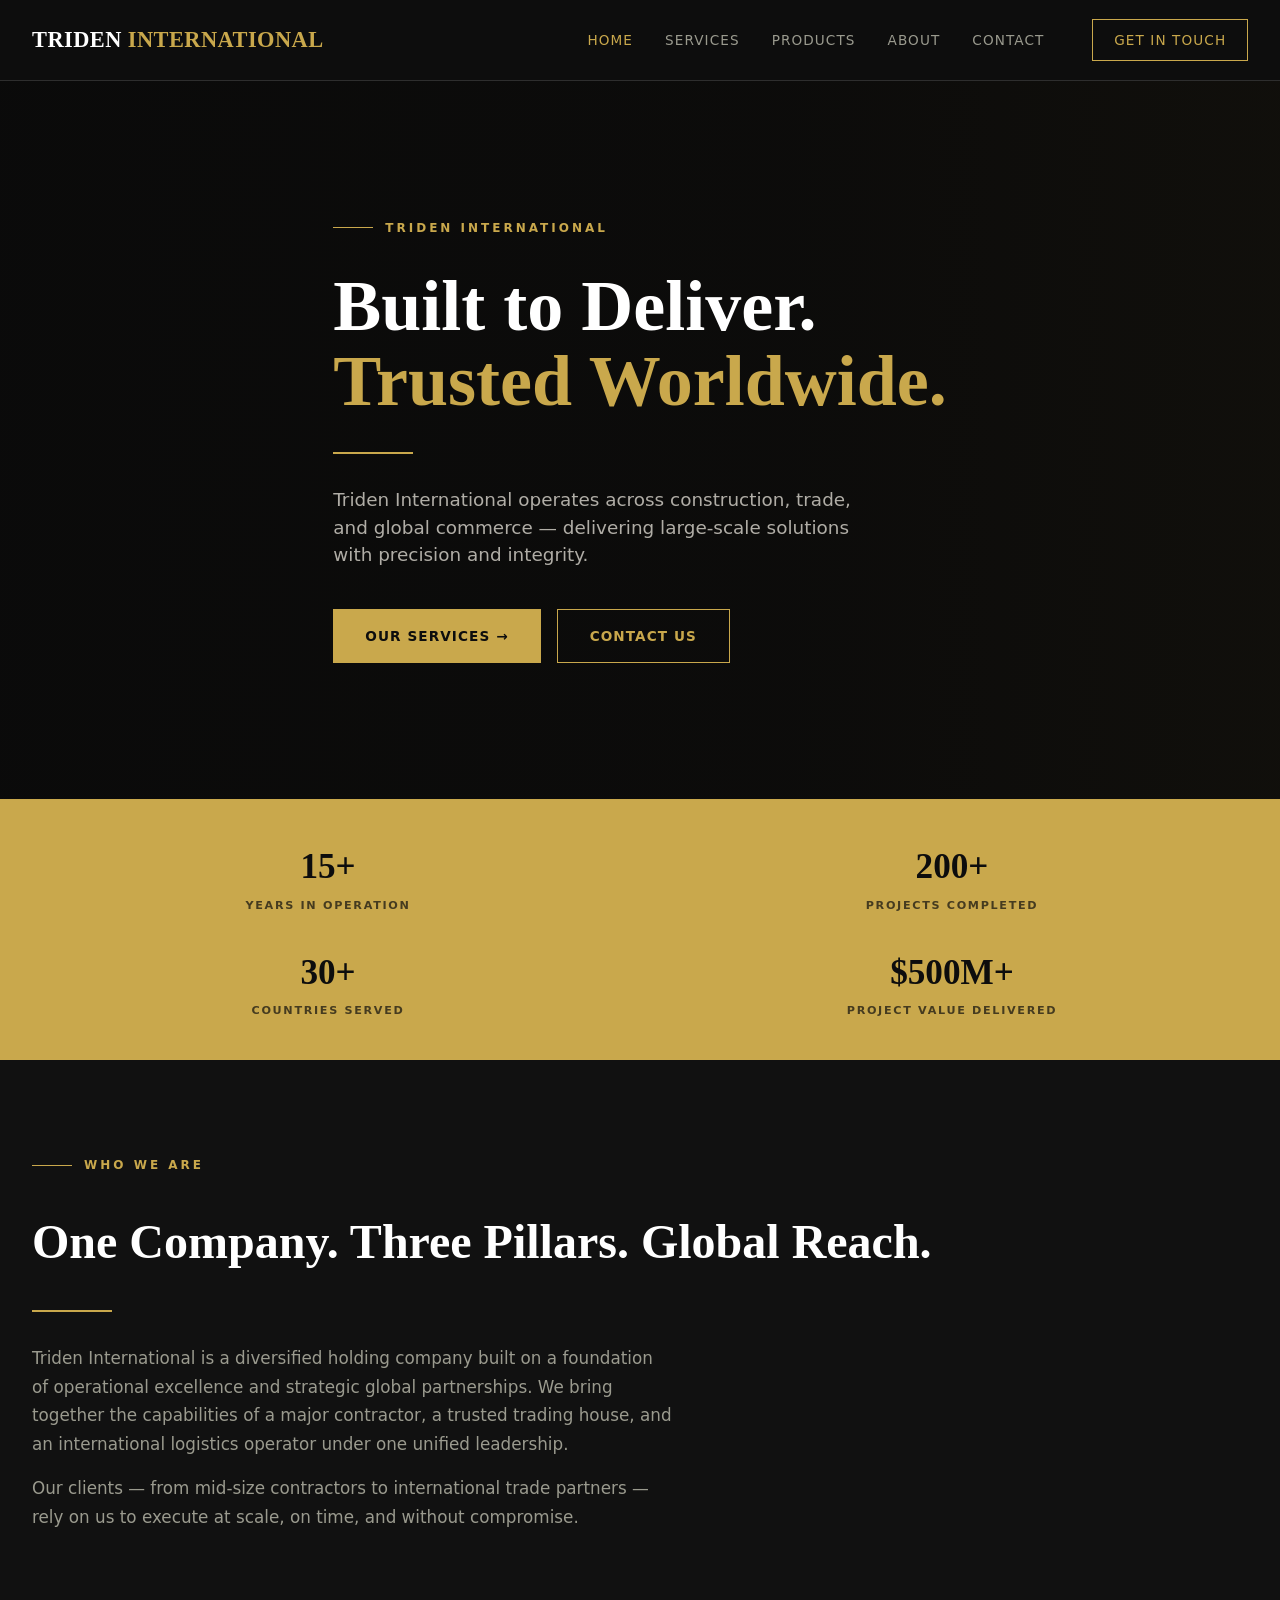
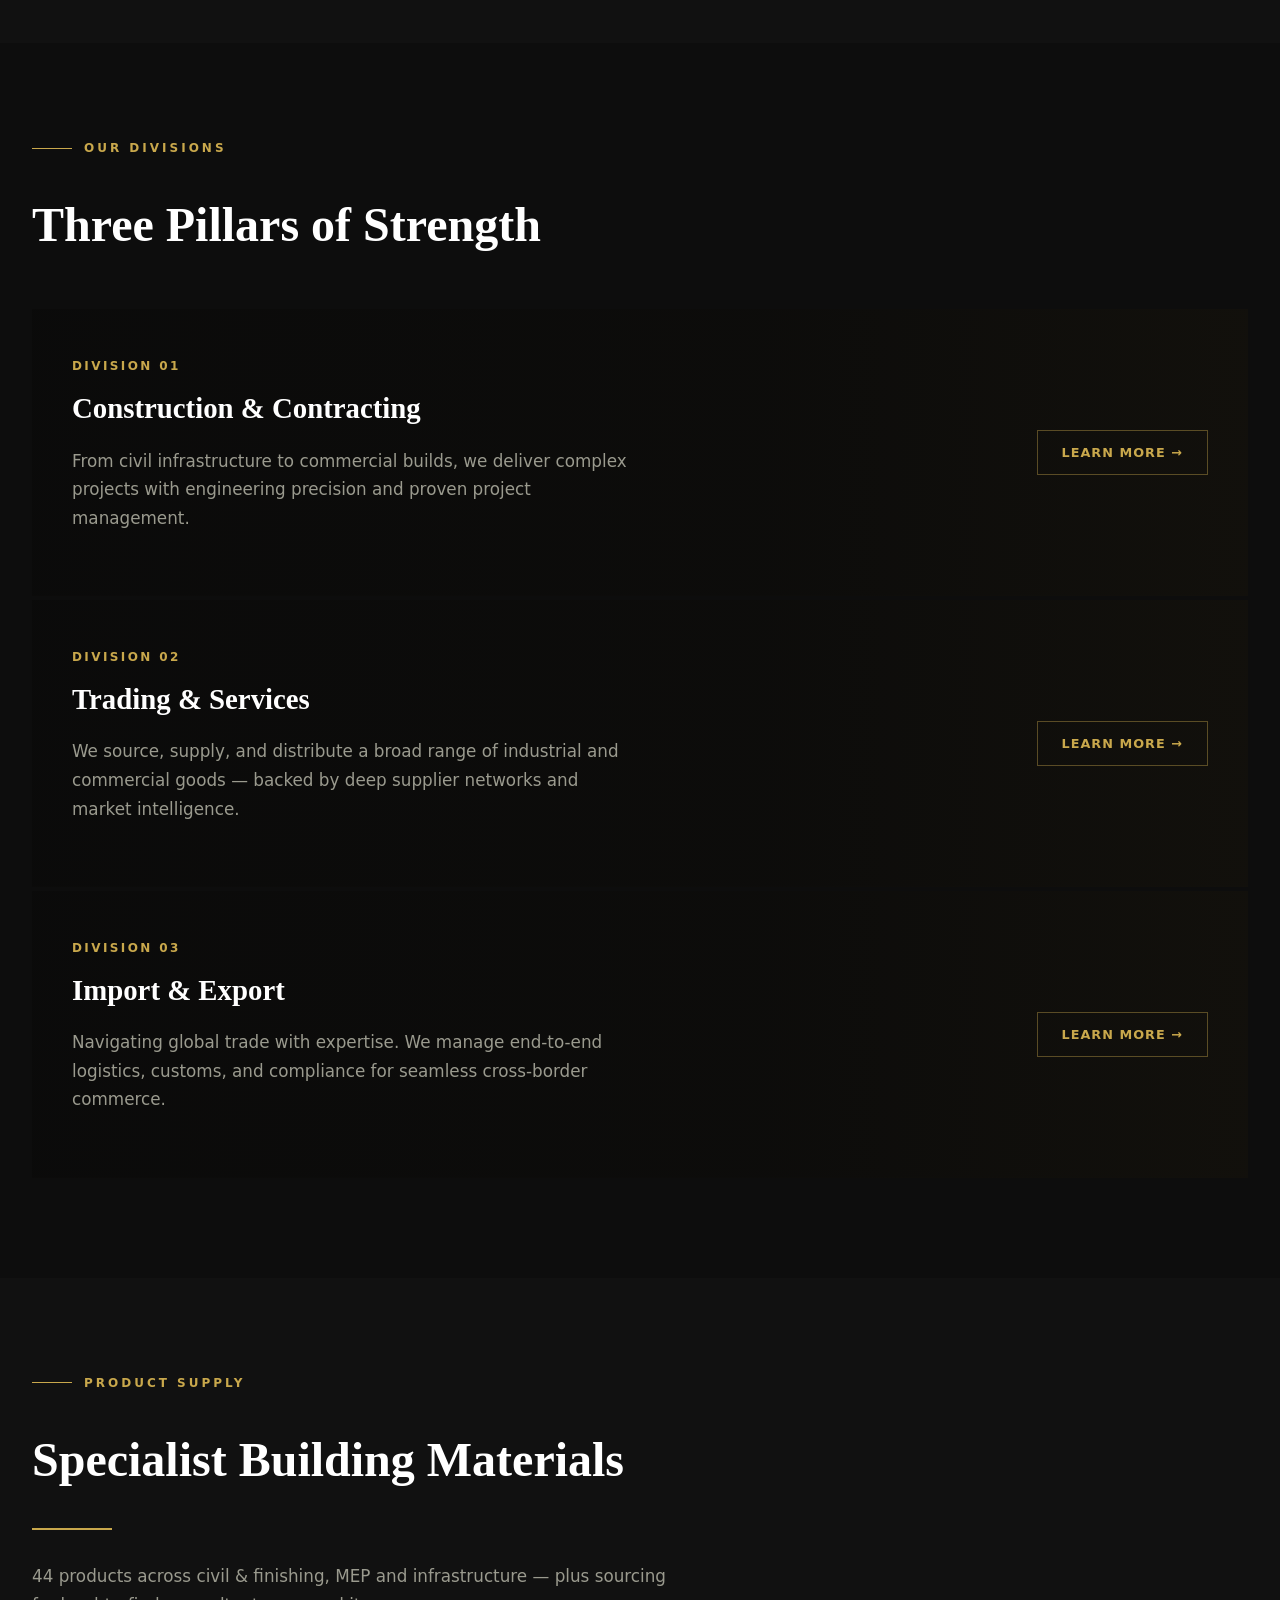
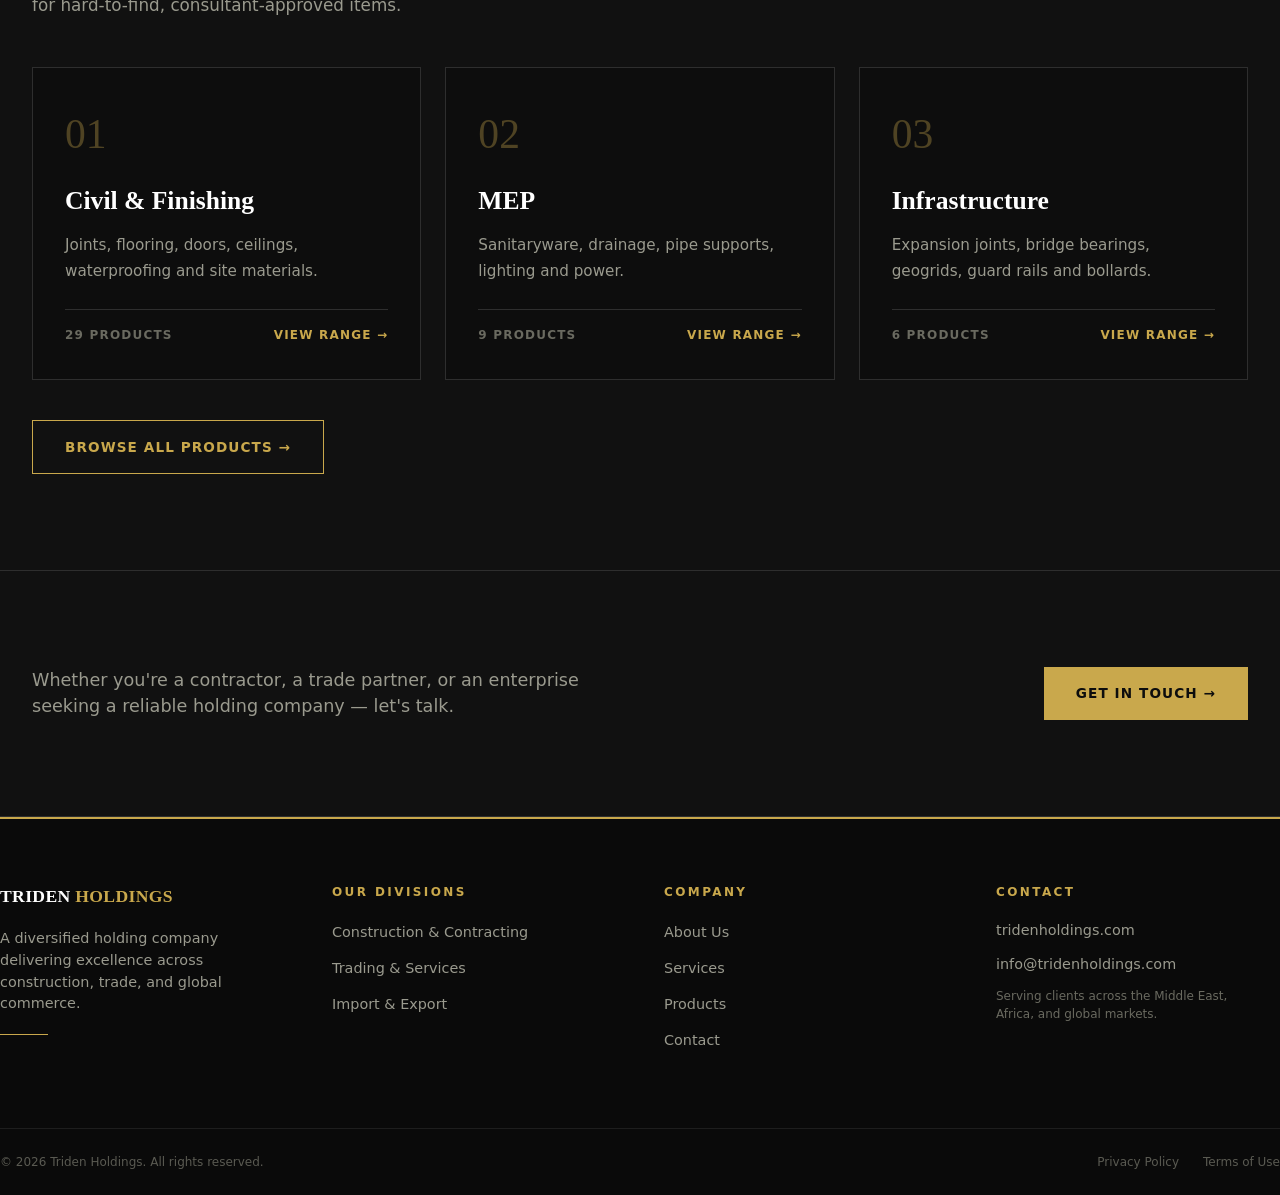
==== commit 90a7e633: "Change 'Holdings' to 'International' in index.html" ====
--- a/index.html
+++ b/index.html
@@ -14,8 +14,8 @@
     <nav class="main-nav">
       <a href="index.html" class="active">Home</a>
       <a href="services.html">Services</a>
+      <a href="products.html">Products</a>
       <a href="about.html">About</a>
-      <a href="projects.html">Projects</a>
       <a href="contact.html">Contact</a>
       <a href="contact.html" class="nav-cta">Get in Touch</a>
     </nav>
@@ -26,11 +26,11 @@
 <main>
   <section class="hero" style="background-image: linear-gradient(to right, rgba(10,10,10,.97), rgba(10,10,10,.85) 60%, rgba(10,10,10,.5)), url('https://picsum.photos/seed/triden-hero/1920/1080');">
     <div class="container hero-inner reveal">
-      <div class="eyebrow"><div class="line"></div><span>Triden Holdings</span></div>
+      <div class="eyebrow"><div class="line"></div><span>Triden International</span></div>
       <h1 class="hero-title">Built to Deliver.</h1>
       <h1 class="hero-title accent">Trusted Worldwide.</h1>
       <div class="rule"></div>
-      <p class="lead">Triden Holdings operates across construction, trade, and global commerce — delivering large-scale solutions with precision and integrity.</p>
+      <p class="lead">Triden International operates across construction, trade, and global commerce — delivering large-scale solutions with precision and integrity.</p>
       <div class="hero-actions">
         <a href="services.html" class="btn btn-primary">Our Services →</a>
         <a href="contact.html" class="btn btn-outline">Contact Us</a>
@@ -52,7 +52,7 @@
       <div class="eyebrow"><div class="line"></div><span>Who We Are</span></div>
       <h2>One Company. Three Pillars. Global Reach.</h2>
       <div class="rule"></div>
-      <p>Triden Holdings is a diversified holding company built on a foundation of operational excellence and strategic global partnerships. We bring together the capabilities of a major contractor, a trusted trading house, and an international logistics operator under one unified leadership.</p>
+      <p>Triden International is a diversified holding company built on a foundation of operational excellence and strategic global partnerships. We bring together the capabilities of a major contractor, a trusted trading house, and an international logistics operator under one unified leadership.</p>
       <p>Our clients — from mid-size contractors to international trade partners — rely on us to execute at scale, on time, and without compromise.</p>
     </div>
   </section>
@@ -97,10 +97,24 @@
     </div>
   </section>
 
+  <section class="section bg-panel">
+    <div class="container">
+      <div class="eyebrow"><div class="line"></div><span>Product Supply</span></div>
+      <h2>Specialist Building Materials</h2>
+      <div class="rule"></div>
+      <p style="margin-bottom:3rem;">44 products across civil &amp; finishing, MEP and infrastructure — plus sourcing for hard-to-find, consultant-approved items.</p>
+      <div class="sector-grid">
+        <a class="sector-card reveal" href="products-civil.html"><div class="sector-num">01</div><h3>Civil &amp; Finishing</h3><p>Joints, flooring, doors, ceilings, waterproofing and site materials.</p><div class="sector-foot"><span>29 products</span><span>View range →</span></div></a>
+        <a class="sector-card reveal" href="products-mep.html"><div class="sector-num">02</div><h3>MEP</h3><p>Sanitaryware, drainage, pipe supports, lighting and power.</p><div class="sector-foot"><span>9 products</span><span>View range →</span></div></a>
+        <a class="sector-card reveal" href="products-infrastructure.html"><div class="sector-num">03</div><h3>Infrastructure</h3><p>Expansion joints, bridge bearings, geogrids, guard rails and bollards.</p><div class="sector-foot"><span>6 products</span><span>View range →</span></div></a>
+      </div>
+      <div style="margin-top:2.5rem;"><a href="products.html" class="btn btn-outline">Browse All Products →</a></div>
+    </div>
+  </section>
+
   <section class="cta-section">
     <div class="container cta-flex reveal">
-        <p>Whether you're a contractor, a trade partner, or an enterprise seeking a reliable holding company — let's talk.</p>
-      </div>
+      <p>Whether you're a contractor, a trade partner, or an enterprise seeking a reliable holding company — let's talk.</p>
       <a href="contact.html" class="btn btn-primary">Get in Touch →</a>
     </div>
   </section>
@@ -110,7 +124,7 @@
   <div class="footer-top"></div>
   <div class="container footer-grid">
     <div>
-      <div class="logo" style="font-size:1.1rem; margin-bottom:1.2rem;">TRIDEN <span>INTERNATIONAL</span></div>
+      <div class="logo" style="font-size:1.1rem; margin-bottom:1.2rem;">TRIDEN <span>HOLDINGS</span></div>
       <p class="footer-desc">A diversified holding company delivering excellence across construction, trade, and global commerce.</p>
       <div class="footer-rule"></div>
     </div>
@@ -126,8 +140,8 @@
       <h4>Company</h4>
       <ul>
         <li><a href="about.html">About Us</a></li>
-        <li><a href="projects.html">Projects</a></li>
         <li><a href="services.html">Services</a></li>
+        <li><a href="products.html">Products</a></li>
         <li><a href="contact.html">Contact</a></li>
       </ul>
     </div>
@@ -141,7 +155,7 @@
     </div>
   </div>
   <div class="container footer-bottom">
-    <p>© 2026 Triden International All rights reserved.</p>
+    <p>© 2026 Triden Holdings. All rights reserved.</p>
     <div class="footer-legal">
       <a href="privacy.html">Privacy Policy</a>
       <a href="terms.html">Terms of Use</a>
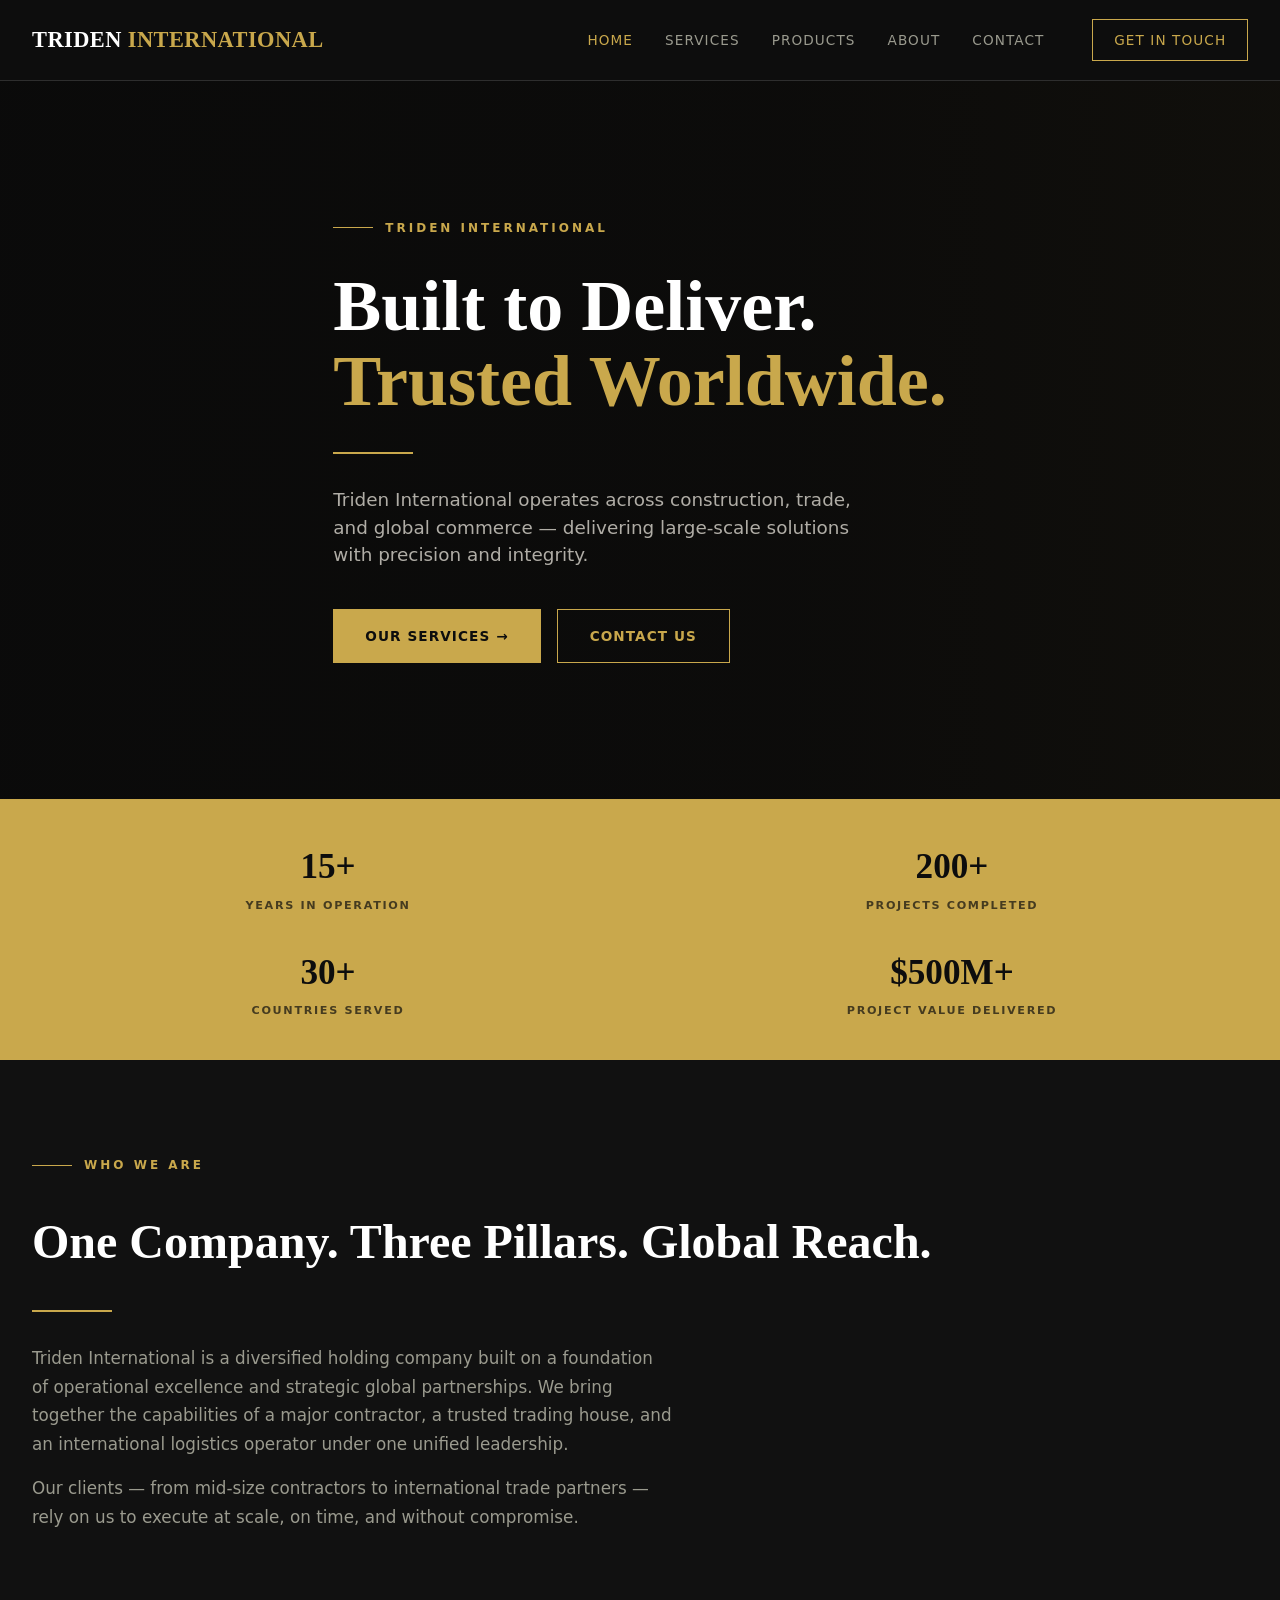
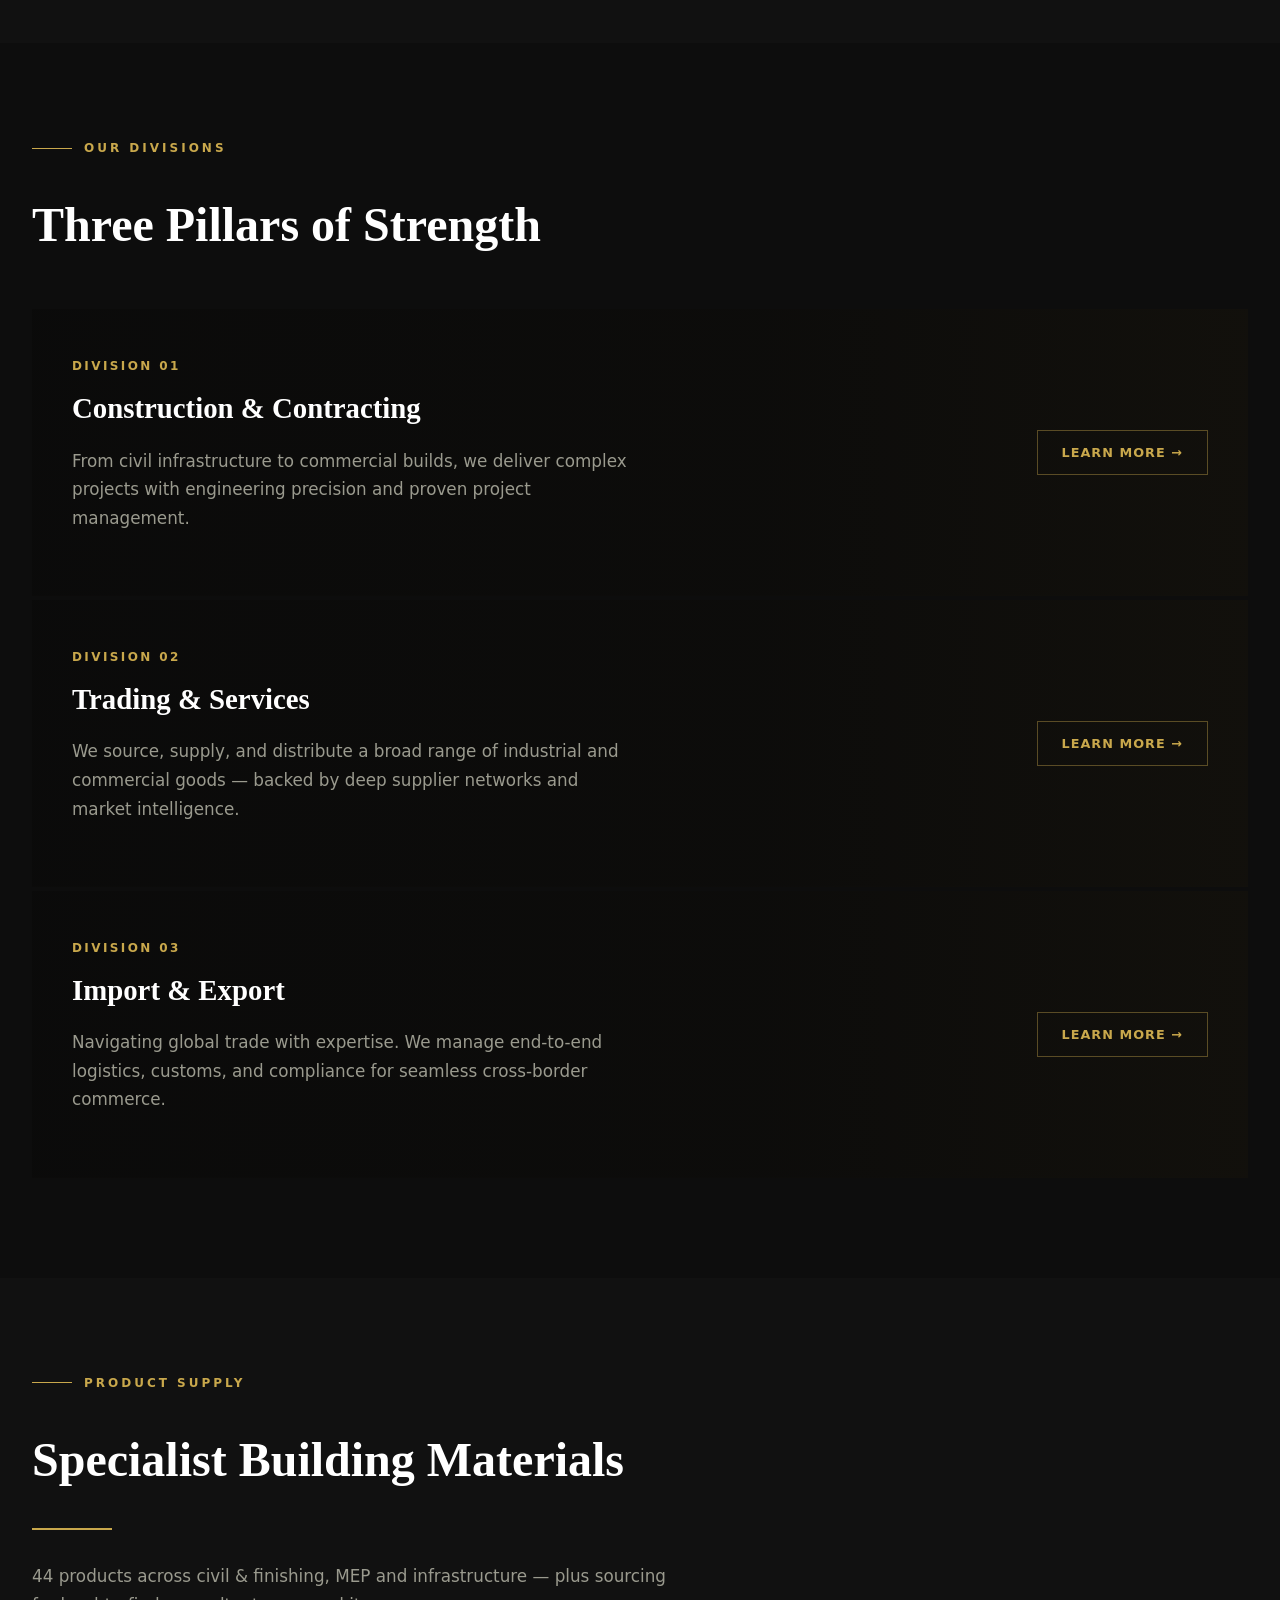
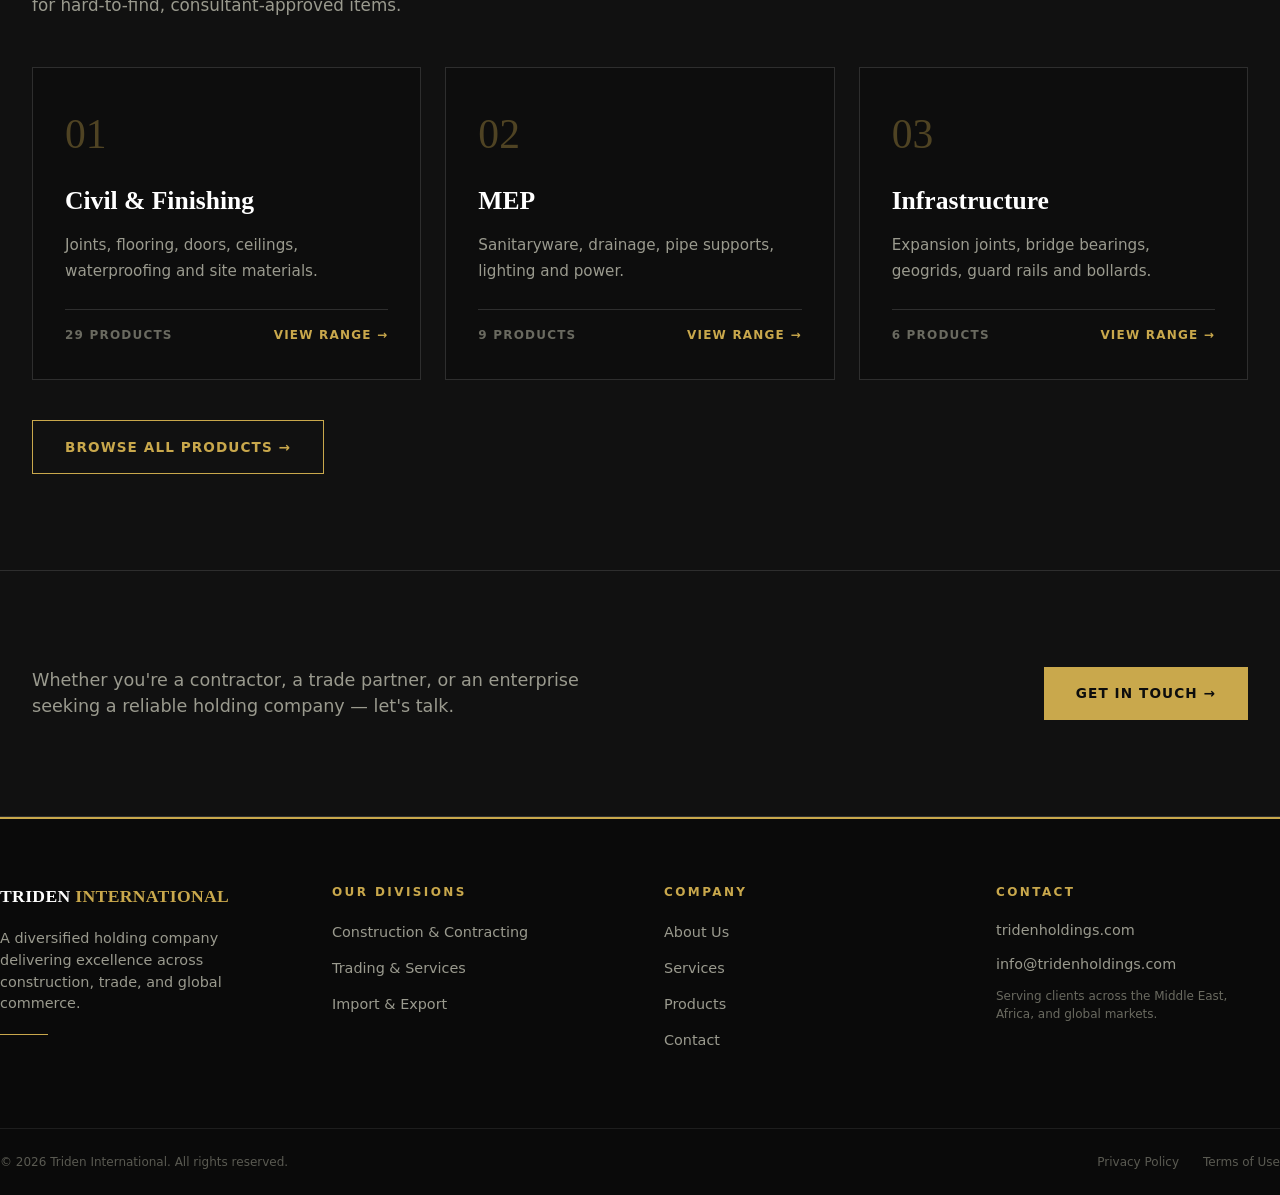
==== commit f95aee69: "Add files via upload" ====
--- a/index.html
+++ b/index.html
@@ -124,7 +124,7 @@
   <div class="footer-top"></div>
   <div class="container footer-grid">
     <div>
-      <div class="logo" style="font-size:1.1rem; margin-bottom:1.2rem;">TRIDEN <span>HOLDINGS</span></div>
+      <div class="logo" style="font-size:1.1rem; margin-bottom:1.2rem;">TRIDEN <span>INTERNATIONAL</span></div>
       <p class="footer-desc">A diversified holding company delivering excellence across construction, trade, and global commerce.</p>
       <div class="footer-rule"></div>
     </div>
@@ -155,7 +155,7 @@
     </div>
   </div>
   <div class="container footer-bottom">
-    <p>© 2026 Triden Holdings. All rights reserved.</p>
+    <p>© 2026 Triden International. All rights reserved.</p>
     <div class="footer-legal">
       <a href="privacy.html">Privacy Policy</a>
       <a href="terms.html">Terms of Use</a>
--- a/styles.css
+++ b/styles.css
@@ -288,7 +288,7 @@
 .section.bg-panel .product-card { background: var(--bg-black); }
 .product-card:hover { border-color: var(--gold); }
 .product-img { position: relative; aspect-ratio: 4 / 3; background: linear-gradient(135deg, #1a1710, #0f0e0a); border-bottom: 1px solid var(--border); overflow: hidden; }
-.product-img img { width: 100%; height: 100%; object-fit: cover; }
+.product-img img { width: 100%; height: 100%; object-fit: cover; display: block; }
 .product-placeholder { display: flex; align-items: center; justify-content: center; width: 100%; height: 100%; color: var(--gold); opacity: 0.45; }
 .product-num { position: absolute; top: 0.8rem; left: 0.8rem; background: var(--gold); color: var(--bg-black); font-size: 0.7rem; font-weight: 700; padding: 0.2rem 0.55rem; letter-spacing: 0.05em; }
 .product-body { padding: 1.2rem 1.4rem 1.4rem; display: flex; flex-direction: column; flex-grow: 1; }
